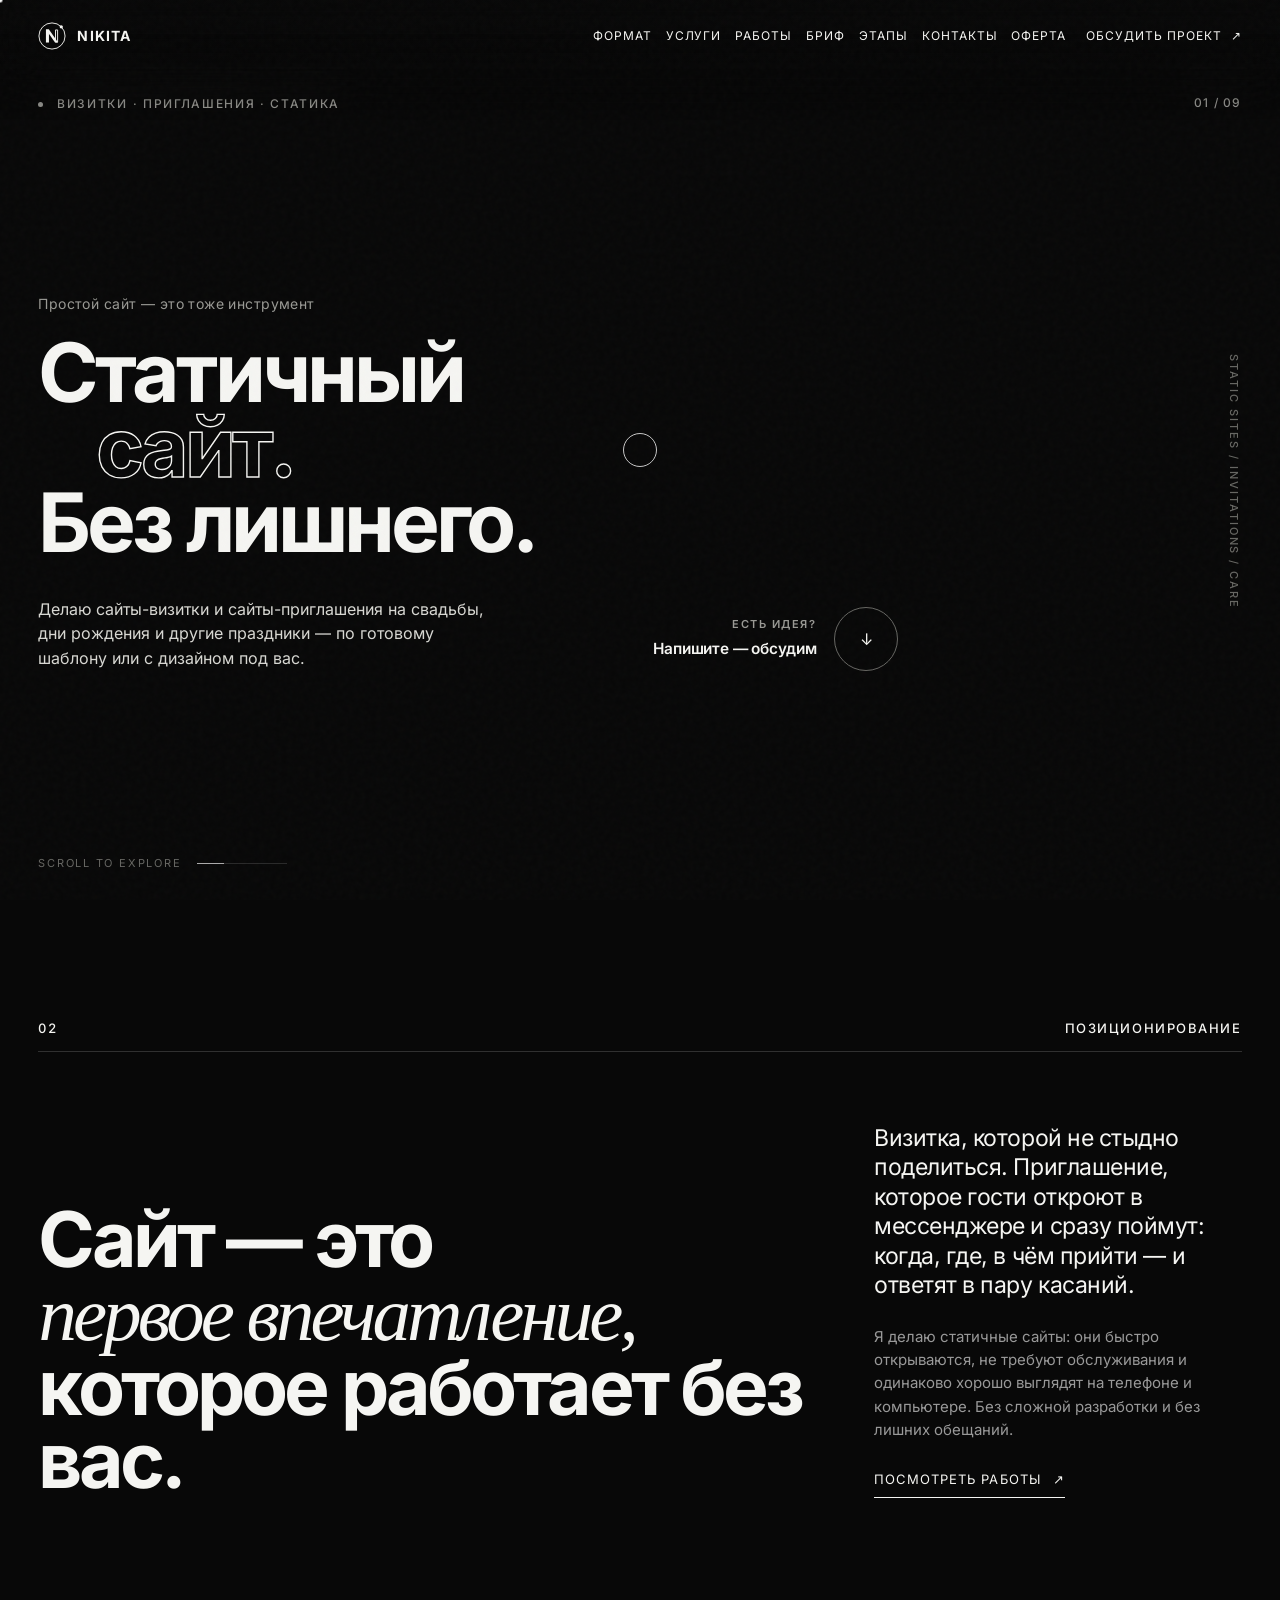
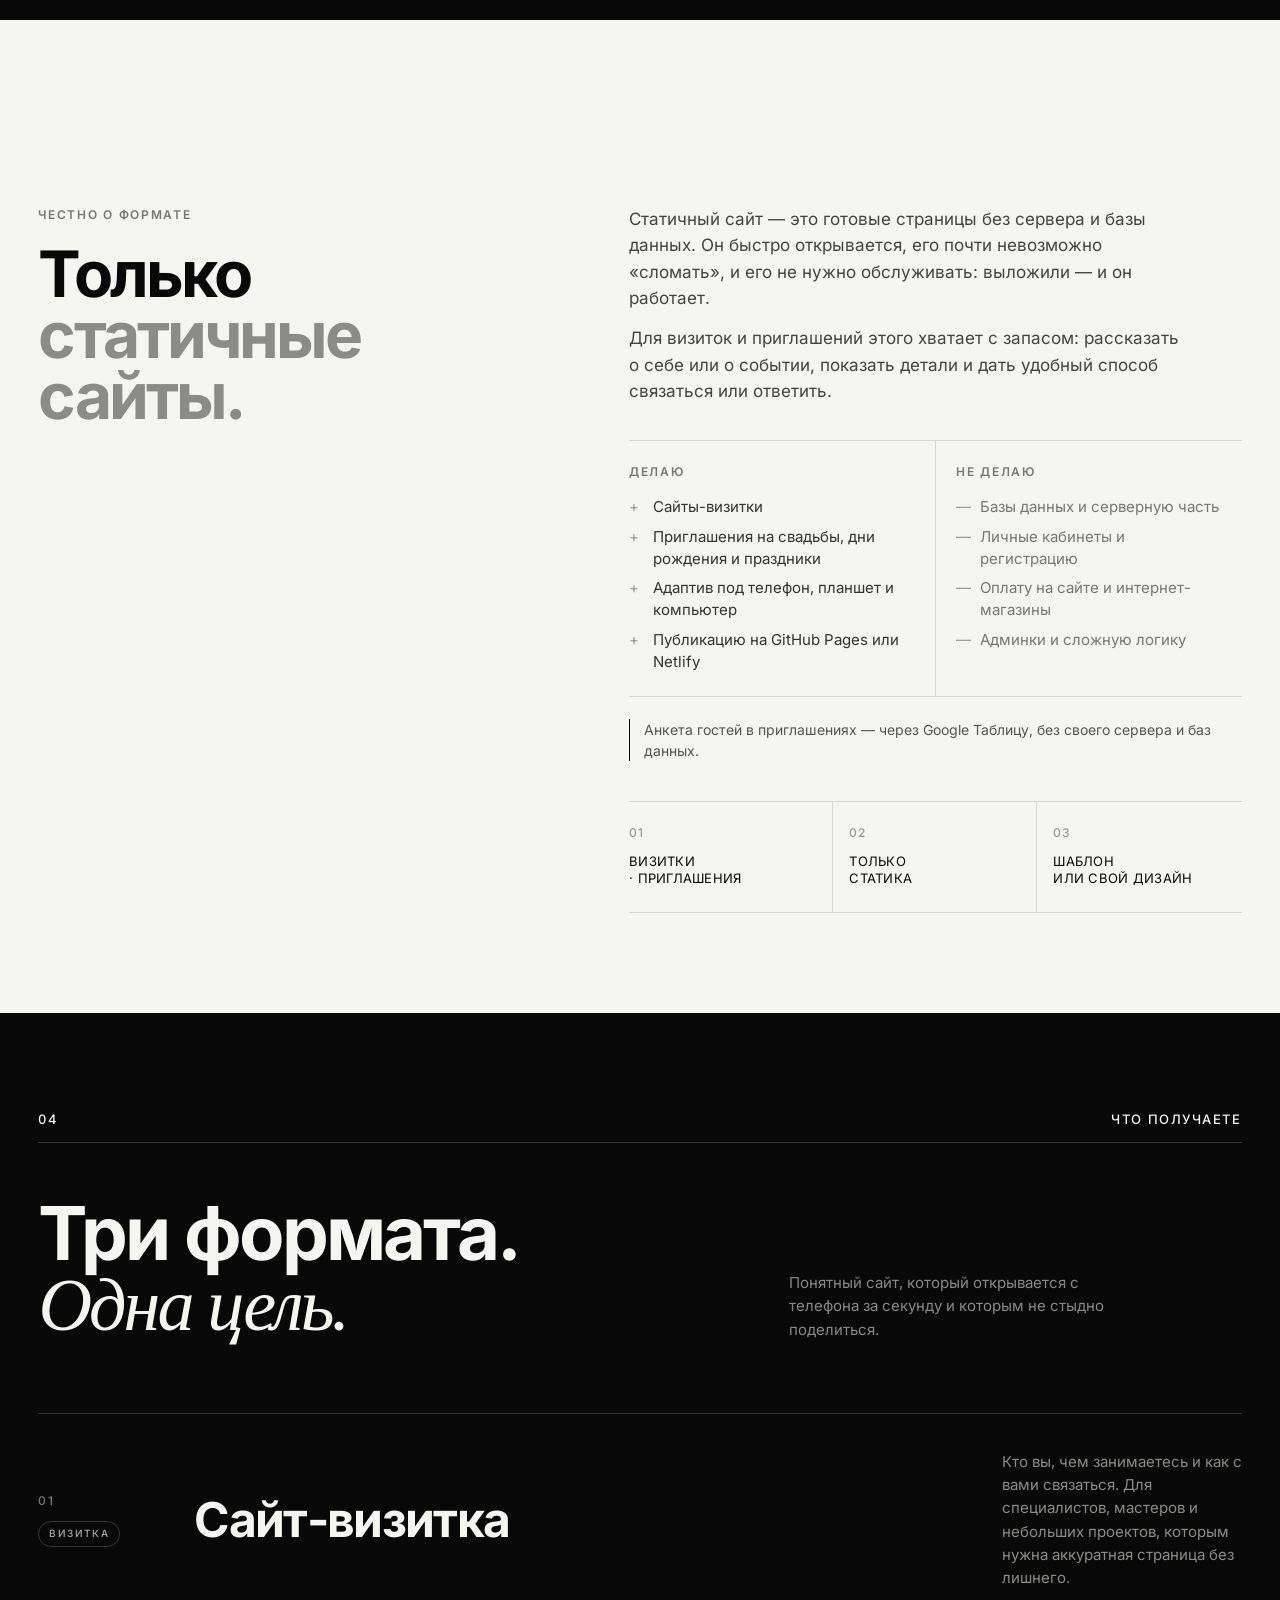
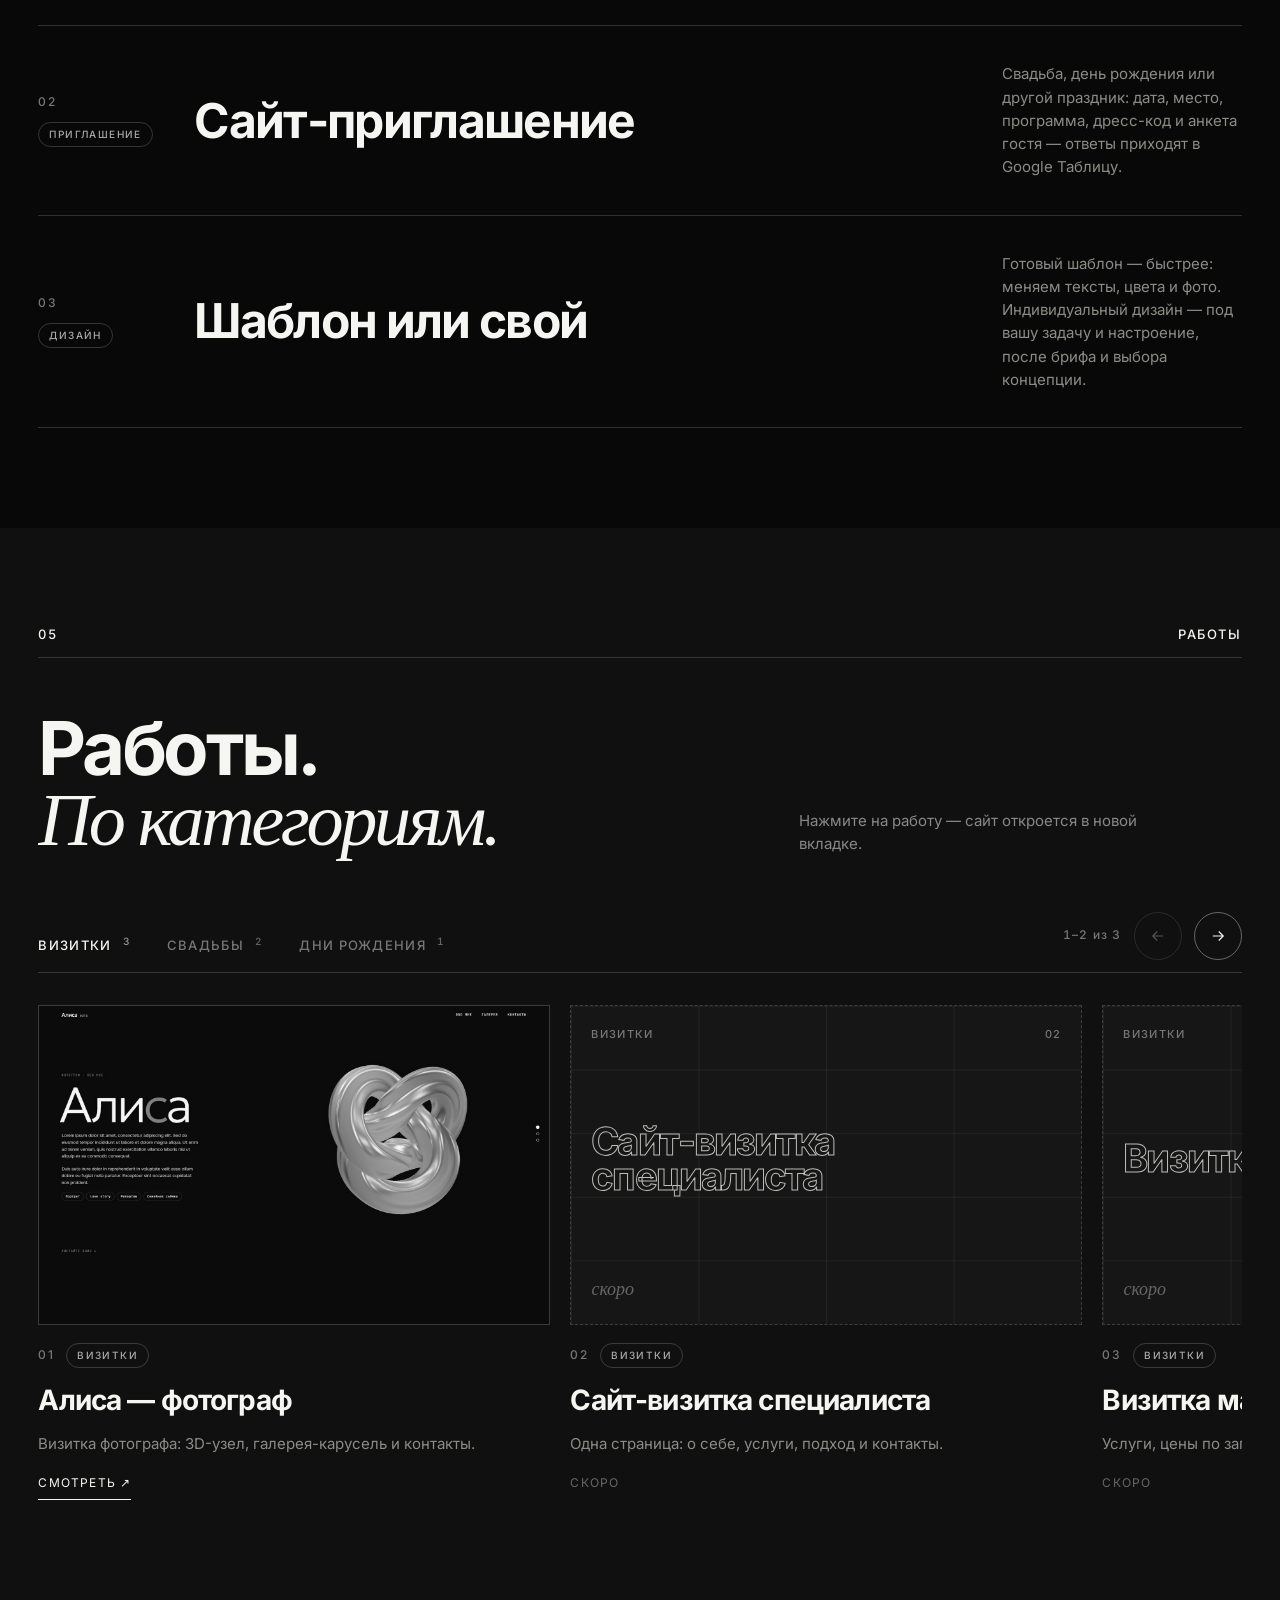
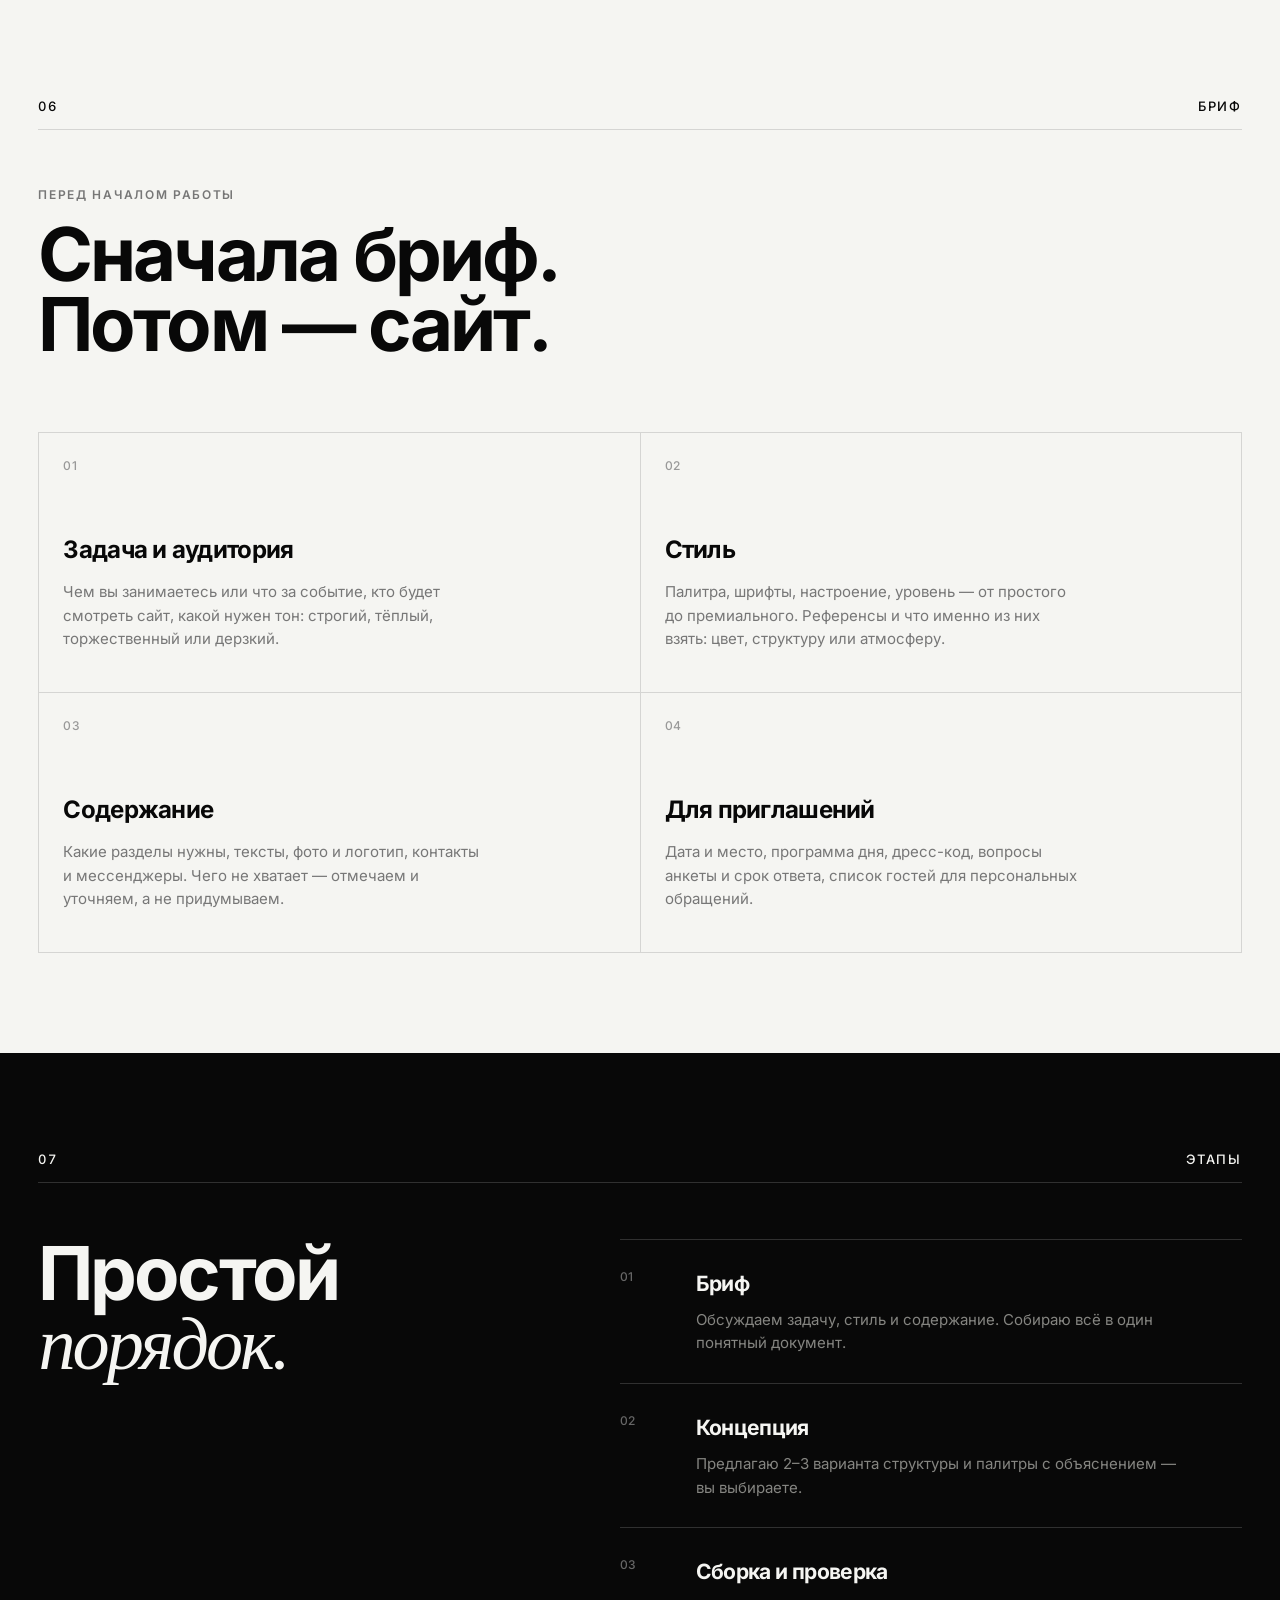
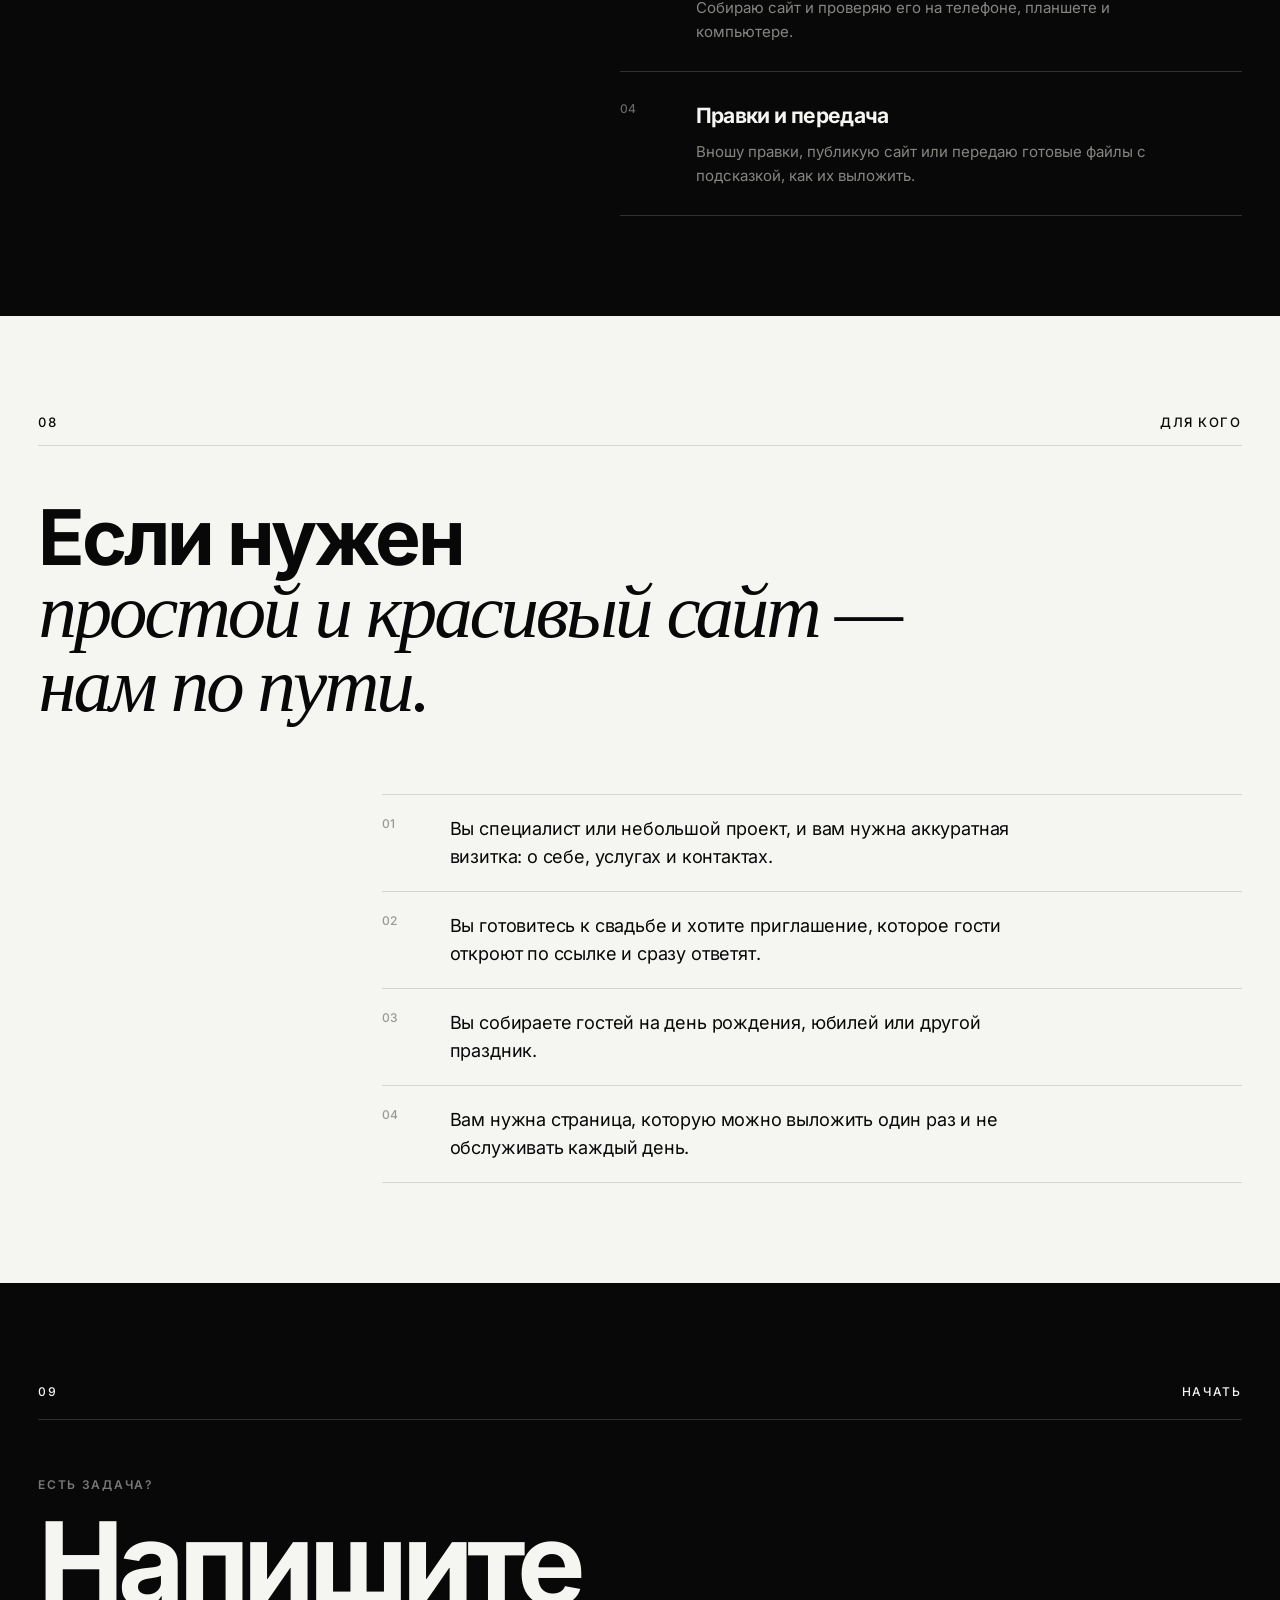
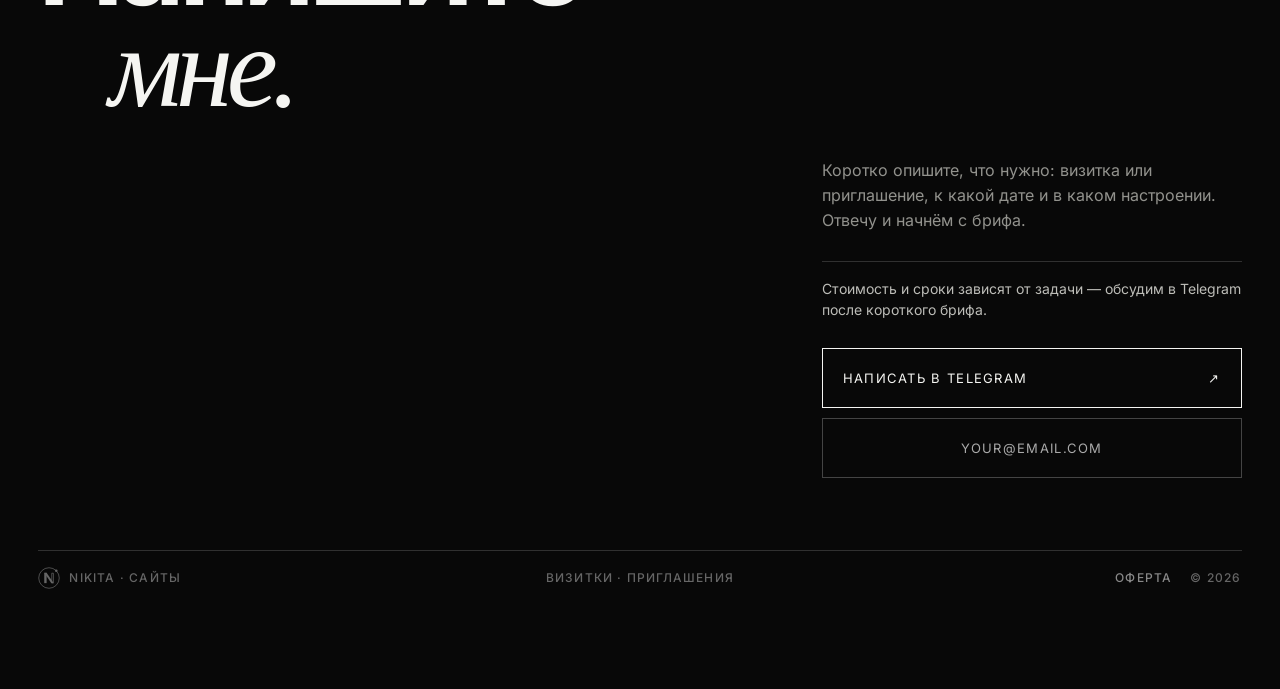
==== index.html @ 08be5ed9 "v1-site" ====
<!DOCTYPE html>
<html lang="ru">
<head>
  <meta charset="UTF-8">
  <meta name="viewport" content="width=device-width, initial-scale=1.0, viewport-fit=cover">
  <meta name="description" content="Статичные сайты: визитки и приглашения на свадьбы, дни рождения и другие праздники. По шаблону или с индивидуальным дизайном.">
  <meta name="theme-color" content="#080808">
  <title>Nikita — сайты-визитки и сайты-приглашения</title>
  <meta property="og:title" content="Nikita — статичные сайты">
  <meta property="og:description" content="Визитки и приглашения на свадьбы, дни рождения и праздники. Без лишнего.">
  <meta property="og:type" content="website">
  <link rel="preload" href="fonts/inter-cyrillic-wght-normal.woff2" as="font" type="font/woff2" crossorigin>
  <link rel="stylesheet" href="css/style.css">
  <link rel="icon" href="icons/favicon.svg" type="image/svg+xml">
  <link rel="apple-touch-icon" href="icons/favicon.svg">
</head>

<body>
  <div class="page-noise" aria-hidden="true"></div>
  <div class="cursor-dot" aria-hidden="true"></div>
  <div class="cursor-ring" aria-hidden="true"></div>

  <!-- Знак логотипа (используется в шапке и подвале) -->
  <svg width="0" height="0" style="position:absolute" aria-hidden="true">
    <symbol id="logo-mark" viewBox="0 0 120 120" fill="none">
      <circle cx="60" cy="60" r="56" stroke="currentColor" stroke-width="4"/>
      <path d="M34 32h13v56H34z" fill="currentColor"/>
      <path d="M34 32h13l39 56H73z" fill="currentColor"/>
      <path d="M75 34h9v52h-9z" stroke="currentColor" stroke-width="4"/>
      <circle cx="99.6" cy="20.4" r="7" fill="currentColor"/>
    </symbol>
  </svg>

  <header class="header">
    <a class="brand" href="#top" aria-label="Nikita — наверх">
      <svg class="brand-mark" aria-hidden="true"><use href="#logo-mark"/></svg>
      <span>Nikita</span>
    </a>

    <nav class="desktop-nav" aria-label="Основная навигация">
      <a href="#about">Формат</a>
      <a href="#directions">Услуги</a>
      <a href="#works">Работы</a>
      <a href="#method">Бриф</a>
      <a href="#process">Этапы</a>
      <a href="#contact">Контакты</a>
      <a href="offer/" target="_blank">Оферта</a>
    </nav>

    <a class="header-cta" href="#contact">Обсудить проект <span>↗</span></a>

    <button class="menu-button" type="button" aria-label="Открыть меню" aria-expanded="false">
      <span></span><span></span>
    </button>
  </header>

  <div class="mobile-menu" aria-hidden="true">
    <nav>
      <a href="#about">Формат</a>
      <a href="#directions">Услуги</a>
      <a href="#works">Работы</a>
      <a href="#method">Бриф</a>
      <a href="#process">Этапы</a>
      <a href="#contact">Контакты</a>
      <a href="offer/">Оферта</a>
    </nav>
    <p>Визитки · приглашения · статика</p>
  </div>

  <main id="top">
    <!-- 01 HERO -->
    <section class="hero section">
      <div class="hero-top reveal">
        <span class="eyebrow"><i></i> Визитки · приглашения · статика</span>
        <span class="hero-index">01 / 09</span>
      </div>

      <div class="hero-content">
        <div class="hero-copy">
          <p class="hero-kicker reveal">Простой сайт — это тоже инструмент</p>

          <h1 class="hero-title">
            <span class="line reveal reveal-delay-1">Статичный</span>
            <span class="line outline reveal reveal-delay-2">сайт.</span>
            <span class="line reveal reveal-delay-3">Без лишнего.</span>
          </h1>

          <div class="hero-bottom reveal reveal-delay-4">
            <p>
              Делаю сайты-визитки и сайты-приглашения
              на свадьбы, дни рождения и другие праздники —
              по готовому шаблону или с дизайном под вас.
            </p>
            <a class="hero-cta magnetic" href="#contact">
              <span class="circle-link" aria-hidden="true"><span>↓</span></span>
              <span class="hero-cta__text">
                <span class="hero-cta__label">Есть идея?</span>
                <span class="hero-cta__title">Напишите — обсудим</span>
              </span>
            </a>
          </div>
        </div>

        <div class="hero-side reveal reveal-delay-3">
          <div class="vertical-note">STATIC SITES / INVITATIONS / CARE</div>
        </div>
      </div>

      <div class="hero-scroll">
        <span>SCROLL TO EXPLORE</span>
        <div class="scroll-line"><span></span></div>
      </div>
    </section>

    <!-- 02 POSITIONING -->
    <section class="manifesto section dark-section">
      <div class="section-head reveal">
        <span class="section-number">02</span>
        <span class="section-label">Позиционирование</span>
      </div>

      <div class="manifesto-grid">
        <h2 class="huge-text reveal">
          Сайт — это<br>
          <em>первое впечатление,</em><br>
          которое работает без вас.
        </h2>

        <div class="manifesto-copy reveal reveal-delay-2">
          <p class="lead">
            Визитка, которой не стыдно поделиться. Приглашение, которое гости
            откроют в мессенджере и сразу поймут: когда, где, в чём прийти —
            и ответят в пару касаний.
          </p>
          <p>
            Я делаю статичные сайты: они быстро открываются, не требуют
            обслуживания и одинаково хорошо выглядят на телефоне и компьютере.
            Без сложной разработки и без лишних обещаний.
          </p>
          <a class="text-link" href="#works">Посмотреть работы <span>↗</span></a>
        </div>
      </div>
    </section>

    <!-- 03 FORMAT -->
    <section class="about section" id="about">
      <div class="section-head reveal">
        <span class="section-number">03</span>
        <span class="section-label">Формат</span>
      </div>

      <div class="about-grid">
        <div class="about-lead reveal">
          <p class="small-label">Честно о формате</p>
          <h2>Только<br><span>статичные сайты.</span></h2>
        </div>

        <div class="about-content reveal reveal-delay-2">
          <p class="about-text">
            Статичный сайт — это готовые страницы без сервера и базы данных.
            Он быстро открывается, его почти невозможно «сломать»,
            и его не нужно обслуживать: выложили — и он работает.
          </p>
          <p class="about-text">
            Для визиток и приглашений этого хватает с запасом:
            рассказать о себе или о событии, показать детали
            и дать удобный способ связаться или ответить.
          </p>

          <div class="scope">
            <div class="scope-col">
              <h3>Делаю</h3>
              <ul>
                <li>Сайты-визитки</li>
                <li>Приглашения на свадьбы, дни рождения и праздники</li>
                <li>Адаптив под телефон, планшет и компьютер</li>
                <li>Публикацию на GitHub Pages или Netlify</li>
              </ul>
            </div>
            <div class="scope-col is-no">
              <h3>Не делаю</h3>
              <ul>
                <li>Базы данных и серверную часть</li>
                <li>Личные кабинеты и регистрацию</li>
                <li>Оплату на сайте и интернет-магазины</li>
                <li>Админки и сложную логику</li>
              </ul>
            </div>
          </div>

          <p class="scope-note">
            Анкета гостей в приглашениях — через Google Таблицу,
            без своего сервера и баз данных.
          </p>

          <div class="facts">
            <div class="fact">
              <span class="fact-number">01</span>
              <span>Визитки<br>· приглашения</span>
            </div>
            <div class="fact">
              <span class="fact-number">02</span>
              <span>Только<br>статика</span>
            </div>
            <div class="fact">
              <span class="fact-number">03</span>
              <span>Шаблон<br>или свой дизайн</span>
            </div>
          </div>
        </div>
      </div>
    </section>

    <!-- 04 SERVICES -->
    <section class="directions section dark-section" id="directions">
      <div class="section-head reveal">
        <span class="section-number">04</span>
        <span class="section-label">Что получаете</span>
      </div>

      <div class="directions-intro reveal">
        <h2>Три формата.<br><em>Одна цель.</em></h2>
        <p>Понятный сайт, который открывается с телефона за секунду и которым не стыдно поделиться.</p>
      </div>

      <div class="service-list">
        <article class="service reveal">
          <div class="service-top">
            <span class="service-number">01</span>
            <span class="service-tag">ВИЗИТКА</span>
          </div>
          <h3>Сайт-визитка</h3>
          <p>
            Кто вы, чем занимаетесь и как с вами связаться.
            Для специалистов, мастеров и небольших проектов,
            которым нужна аккуратная страница без лишнего.
          </p>
        </article>

        <article class="service reveal reveal-delay-1">
          <div class="service-top">
            <span class="service-number">02</span>
            <span class="service-tag">ПРИГЛАШЕНИЕ</span>
          </div>
          <h3>Сайт-приглашение</h3>
          <p>
            Свадьба, день рождения или другой праздник: дата, место,
            программа, дресс-код и анкета гостя — ответы приходят
            в Google Таблицу.
          </p>
        </article>

        <article class="service reveal reveal-delay-2">
          <div class="service-top">
            <span class="service-number">03</span>
            <span class="service-tag">ДИЗАЙН</span>
          </div>
          <h3>Шаблон или свой</h3>
          <p>
            Готовый шаблон — быстрее: меняем тексты, цвета и фото.
            Индивидуальный дизайн — под вашу задачу и настроение,
            после брифа и выбора концепции.
          </p>
        </article>
      </div>
    </section>

    <!-- 05 WORKS -->
    <section class="works section dark-section" id="works">
      <div class="section-head reveal">
        <span class="section-number">05</span>
        <span class="section-label">Работы</span>
      </div>

      <div class="works-intro reveal">
        <h2>Работы.<br><em>По категориям.</em></h2>
        <p>Нажмите на работу — сайт откроется в новой вкладке.</p>
      </div>

      <div class="works-bar reveal">
        <div class="works-tabs" role="tablist" aria-label="Категории работ"></div>
        <div class="works-controls">
          <span class="works-counter" aria-live="polite">00 / 00</span>
          <button class="works-arrow" type="button" data-dir="-1" aria-label="Предыдущие работы"><svg viewBox="0 0 24 24" fill="none" stroke="currentColor" stroke-width="1.5" aria-hidden="true"><path d="M19 12H5M11 6l-6 6 6 6"/></svg></button>
          <button class="works-arrow" type="button" data-dir="1" aria-label="Следующие работы"><svg viewBox="0 0 24 24" fill="none" stroke="currentColor" stroke-width="1.5" aria-hidden="true"><path d="M5 12h14M13 6l6 6-6 6"/></svg></button>
        </div>
      </div>

      <div class="works-viewport reveal reveal-delay-1">
        <ul class="works-track" id="works-track" role="tabpanel" aria-label="Работы"></ul>
      </div>
    </section>

    <!-- 06 BRIEF -->
    <section class="method section" id="method">
      <div class="section-head reveal">
        <span class="section-number">06</span>
        <span class="section-label">Бриф</span>
      </div>

      <div class="method-heading reveal">
        <p class="small-label">Перед началом работы</p>
        <h2>Сначала бриф.<br>Потом — сайт.</h2>
      </div>

      <div class="method-grid">
        <article class="method-card reveal">
          <span>01</span>
          <h3>Задача и аудитория</h3>
          <p>Чем вы занимаетесь или что за событие, кто будет смотреть сайт, какой нужен тон: строгий, тёплый, торжественный или дерзкий.</p>
        </article>

        <article class="method-card reveal reveal-delay-1">
          <span>02</span>
          <h3>Стиль</h3>
          <p>Палитра, шрифты, настроение, уровень — от простого до премиального. Референсы и что именно из них взять: цвет, структуру или атмосферу.</p>
        </article>

        <article class="method-card reveal reveal-delay-2">
          <span>03</span>
          <h3>Содержание</h3>
          <p>Какие разделы нужны, тексты, фото и логотип, контакты и мессенджеры. Чего не хватает — отмечаем и уточняем, а не придумываем.</p>
        </article>

        <article class="method-card featured reveal reveal-delay-3">
          <span>04</span>
          <h3>Для приглашений</h3>
          <p>Дата и место, программа дня, дресс-код, вопросы анкеты и срок ответа, список гостей для персональных обращений.</p>
        </article>
      </div>
    </section>

    <!-- 07 PROCESS -->
    <section class="process section dark-section" id="process">
      <div class="section-head reveal">
        <span class="section-number">07</span>
        <span class="section-label">Этапы</span>
      </div>

      <div class="process-grid">
        <div class="process-title reveal">
          <h2>Простой<br><em>порядок.</em></h2>
        </div>

        <div class="steps">
          <div class="step reveal">
            <span class="step-index">01</span>
            <div>
              <h3>Бриф</h3>
              <p>Обсуждаем задачу, стиль и содержание. Собираю всё в один понятный документ.</p>
            </div>
          </div>

          <div class="step reveal reveal-delay-1">
            <span class="step-index">02</span>
            <div>
              <h3>Концепция</h3>
              <p>Предлагаю 2–3 варианта структуры и палитры с объяснением — вы выбираете.</p>
            </div>
          </div>

          <div class="step reveal reveal-delay-2">
            <span class="step-index">03</span>
            <div>
              <h3>Сборка и проверка</h3>
              <p>Собираю сайт и проверяю его на телефоне, планшете и компьютере.</p>
            </div>
          </div>

          <div class="step reveal reveal-delay-3">
            <span class="step-index">04</span>
            <div>
              <h3>Правки и передача</h3>
              <p>Вношу правки, публикую сайт или передаю готовые файлы с подсказкой, как их выложить.</p>
            </div>
          </div>
        </div>
      </div>
    </section>

    <!-- 08 WHO -->
    <section class="who section">
      <div class="section-head reveal">
        <span class="section-number">08</span>
        <span class="section-label">Для кого</span>
      </div>

      <div class="who-content">
        <h2 class="reveal">Если нужен<br><em>простой и красивый сайт — нам по пути.</em></h2>

        <div class="who-list">
          <div class="who-item reveal">
            <span>01</span>
            <p>Вы специалист или небольшой проект, и вам нужна аккуратная визитка: о себе, услугах и контактах.</p>
          </div>
          <div class="who-item reveal reveal-delay-1">
            <span>02</span>
            <p>Вы готовитесь к свадьбе и хотите приглашение, которое гости откроют по ссылке и сразу ответят.</p>
          </div>
          <div class="who-item reveal reveal-delay-2">
            <span>03</span>
            <p>Вы собираете гостей на день рождения, юбилей или другой праздник.</p>
          </div>
          <div class="who-item reveal reveal-delay-3">
            <span>04</span>
            <p>Вам нужна страница, которую можно выложить один раз и не обслуживать каждый день.</p>
          </div>
        </div>
      </div>
    </section>

    <!-- 09 CONTACT -->
    <section class="contact section dark-section" id="contact">
      <div class="contact-top reveal">
        <span class="section-number">09</span>
        <span class="section-label">Начать</span>
      </div>

      <div class="contact-main">
        <p class="small-label reveal">Есть задача?</p>
        <h2 class="contact-title reveal reveal-delay-1">
          Напишите<br><em>мне.</em>
        </h2>

        <p class="contact-description reveal reveal-delay-2">
          Коротко опишите, что нужно: визитка или приглашение,
          к какой дате и в каком настроении. Отвечу и начнём с брифа.
        </p>

        <p class="contact-note reveal reveal-delay-2">
          Стоимость и сроки зависят от задачи — обсудим в Telegram после короткого брифа.
        </p>

        <!-- ЗАМЕНИ ССЫЛКИ НИЖЕ НА СВОИ КОНТАКТЫ -->
        <div class="contact-actions reveal reveal-delay-3">
          <a class="big-button magnetic js-offer-gate" href="https://t.me/your_username" target="_blank" rel="noopener" data-channel="telegram">
            <span>Написать в Telegram</span>
            <span>↗</span>
          </a>
          <a class="outline-button js-offer-gate" href="mailto:your@email.com" data-channel="email">
            your@email.com
          </a>
        </div>
      </div>

      <footer class="footer">
        <div>
          <svg class="brand-mark" aria-hidden="true"><use href="#logo-mark"/></svg>
          <span>Nikita · сайты</span>
        </div>
        <span>Визитки · приглашения</span>
        <span class="footer-right">
          <a href="offer/" target="_blank">Оферта</a>
          <span>© <span id="year"></span></span>
        </span>
      </footer>
    </section>
  </main>

  <!-- Живой просмотр работы -->
  <div class="work-modal" id="work-modal" aria-hidden="true" role="dialog" aria-modal="true" aria-labelledby="wm-title">
    <div class="wm-bar">
      <div class="wm-title">
        <span id="wm-category">Категория</span>
        <h2 id="wm-title">Название работы</h2>
      </div>
      <div class="wm-devices" role="group" aria-label="Режим просмотра">
        <button class="wm-device" type="button" data-device="phone" aria-pressed="true">Телефон</button>
        <button class="wm-device" type="button" data-device="desktop" aria-pressed="false">Компьютер</button>
      </div>
      <div class="wm-actions">
        <a class="wm-link" id="wm-link" href="#" target="_blank" rel="noopener" aria-label="Открыть в новой вкладке">
          <span class="wm-link-text">Открыть</span><span aria-hidden="true">↗</span>
        </a>
        <button class="wm-close" type="button" data-close-work aria-label="Закрыть">×</button>
      </div>
    </div>
    <div class="wm-stage" id="wm-stage">
      <div class="wm-frame" id="wm-frame">
        <div class="wm-chrome" aria-hidden="true"><i></i><i></i><i></i><span id="wm-url"></span></div>
        <iframe id="wm-iframe" title="Просмотр работы" loading="lazy"
                sandbox="allow-scripts allow-same-origin allow-forms allow-popups allow-popups-to-escape-sandbox"></iframe>
        <div class="wm-loading">Загружаем сайт…</div>
      </div>
    </div>
    <p class="wm-note">Если сайт не отобразился в окне — <a id="wm-note-link" href="#" target="_blank" rel="noopener">откройте его в новой вкладке</a>.</p>
  </div>

  <!-- Offer gate modal -->
  <div class="offer-modal" id="offer-modal" aria-hidden="true" role="dialog" aria-labelledby="offer-modal-title">
    <div class="offer-modal__backdrop" data-close-modal></div>
    <div class="offer-modal__panel">
      <p class="offer-modal__eyebrow">Перед обращением</p>
      <h2 id="offer-modal-title" class="offer-modal__title">Ознакомьтесь с офертой</h2>
      <p class="offer-modal__text">
        В публичной оферте описаны условия работы, оплаты, сроков и ответственности.
        Это помогает избежать недопонимания с обеих сторон.
      </p>
      <div class="offer-modal__actions">
        <button type="button" class="offer-modal__btn offer-modal__btn--primary" id="offer-modal-accept">
          Ознакомлен — продолжить
        </button>
        <a class="offer-modal__btn offer-modal__btn--outline" href="offer/" id="offer-modal-link">
          Перейти к оферте
        </a>
      </div>
    </div>
  </div>

  <script src="scripts/works.js"></script>
  <script src="scripts/script.js"></script>
</body>
</html>
---- css/style.css ----
/* =========================================================
   NIKITA — СТАТИЧНЫЕ САЙТЫ: ВИЗИТКИ И ПРИГЛАШЕНИЯ
   Чёрно-белый лендинг. Шрифт Inter лежит локально в /fonts
   (никаких запросов к Google — без передачи IP посетителей).
   ========================================================= */

@font-face {
  font-family: "Inter";
  font-style: normal;
  font-display: swap;
  font-weight: 100 900;
  src: url("../fonts/inter-cyrillic-wght-normal.woff2") format("woff2-variations"),
       url("../fonts/inter-cyrillic-wght-normal.woff2") format("woff2");
  unicode-range: U+0301, U+0400-045F, U+0490-0491, U+04B0-04B1, U+2116;
}

@font-face {
  font-family: "Inter";
  font-style: normal;
  font-display: swap;
  font-weight: 100 900;
  src: url("../fonts/inter-latin-wght-normal.woff2") format("woff2-variations"),
       url("../fonts/inter-latin-wght-normal.woff2") format("woff2");
  unicode-range: U+0000-00FF, U+0131, U+0152-0153, U+02BB-02BC, U+02C6, U+02DA, U+02DC, U+0304, U+0308, U+0329, U+2000-206F, U+20AC, U+2122, U+2191, U+2193, U+2212, U+2215, U+FEFF, U+FFFD;
}

   :root {
    --black: #080808;
    --black-2: #101010;
    --white: #f5f5f2;
    --white-pure: #ffffff;
    --gray-1: #d8d8d3;
    --gray-2: #999994;
    --gray-3: #666662;
    --line-dark: rgba(255,255,255,.16);
    --line-light: rgba(0,0,0,.13);
    --max: 1380px;
    --pad: clamp(20px, 4vw, 64px);
    --ease: cubic-bezier(.2,.75,.2,1);
    --header-h: 76px;
  }
  
  * {
    box-sizing: border-box;
    margin: 0;
    padding: 0;
  }
  
  html {
    scroll-behavior: smooth;
    background: var(--black);
  }
  
  body {
    min-width: 320px;
    color: var(--black);
    background: var(--white);
    font-family: Inter, Helvetica, Arial, sans-serif;
    font-weight: 400;
    line-height: 1.55;
    overflow-x: hidden;
    cursor: default;
    -webkit-font-smoothing: antialiased;
    -moz-osx-font-smoothing: grayscale;
    text-rendering: optimizeLegibility;
  }
  
  body.menu-open {
    overflow: hidden;
  }
  
  ::selection {
    color: var(--white);
    background: var(--black);
  }
  
  a {
    color: inherit;
    text-decoration: none;
  }
  
  button {
    font: inherit;
  }
  
  img {
    max-width: 100%;
    height: auto;
    display: block;
  }
  
  .page-noise {
    position: fixed;
    inset: 0;
    z-index: 100;
    pointer-events: none;
    opacity: .035;
    background-image: url("data:image/svg+xml,%3Csvg viewBox='0 0 180 180' xmlns='http://www.w3.org/2000/svg'%3E%3Cfilter id='n'%3E%3CfeTurbulence type='fractalNoise' baseFrequency='.9' numOctaves='3' stitchTiles='stitch'/%3E%3C/filter%3E%3Crect width='100%25' height='100%25' filter='url(%23n)' opacity='.7'/%3E%3C/svg%3E");
  }
  
  .cursor-dot,
  .cursor-ring {
    display: none;
    position: fixed;
    z-index: 200;
    pointer-events: none;
    transform: translate(-50%, -50%);
  }
  
  .cursor-dot {
    width: 5px;
    height: 5px;
    border-radius: 50%;
    background: #fff;
    mix-blend-mode: difference;
  }
  
  .cursor-ring {
    width: 34px;
    height: 34px;
    border: 1px solid rgba(255,255,255,.8);
    border-radius: 50%;
    mix-blend-mode: difference;
    transition: width .25s var(--ease), height .25s var(--ease);
  }
  
  body.cursor-hover .cursor-ring {
    width: 58px;
    height: 58px;
  }
  
  /* ---------- HEADER ---------- */
  
  .header {
    position: fixed;
    z-index: 90;
    top: 0;
    left: 0;
    right: 0;
    height: var(--header-h);
    display: flex;
    align-items: center;
    justify-content: space-between;
    padding: 0 max(var(--pad), calc((100% - var(--max)) / 2));
    color: var(--white);
    transition: transform .45s var(--ease);
  }
  
  /* Soft frosted glass — extended & gradual fade for smooth blur transition */
  .header::before {
    content: "";
    position: absolute;
    left: 0;
    right: 0;
    top: 0;
    height: calc(var(--header-h) + 48px);
    z-index: -1;
    background: linear-gradient(
      to bottom,
      rgba(8, 8, 8, 0.82) 0%,
      rgba(8, 8, 8, 0.58) 35%,
      rgba(8, 8, 8, 0.28) 65%,
      rgba(8, 8, 8, 0.08) 85%,
      transparent 100%
    );
    backdrop-filter: blur(18px) saturate(1.4);
    -webkit-backdrop-filter: blur(18px) saturate(1.4);
    pointer-events: none;
    /* Very gradual mask so blur doesn't cut off abruptly */
    mask-image: linear-gradient(
      to bottom,
      #000 0%,
      #000 28%,
      rgba(0, 0, 0, 0.85) 48%,
      rgba(0, 0, 0, 0.45) 68%,
      rgba(0, 0, 0, 0.15) 85%,
      transparent 100%
    );
    -webkit-mask-image: linear-gradient(
      to bottom,
      #000 0%,
      #000 28%,
      rgba(0, 0, 0, 0.85) 48%,
      rgba(0, 0, 0, 0.45) 68%,
      rgba(0, 0, 0, 0.15) 85%,
      transparent 100%
    );
  }
  
  .brand {
    display: inline-flex;
    align-items: center;
    gap: 11px;
    font-size: 14px;
    font-weight: 700;
    letter-spacing: .08em;
    text-transform: uppercase;
    flex-shrink: 0;
  }
  
  .brand-mark {
    width: 28px;
    height: 28px;
    display: block;
    flex-shrink: 0;
    transition: transform .6s var(--ease);
  }

  .brand:hover .brand-mark {
    transform: rotate(-12deg);
  }
  
  .desktop-nav {
    display: flex;
    align-items: center;
    gap: clamp(14px, 2vw, 36px);
    margin-left: auto;
    margin-right: clamp(18px, 3.5vw, 56px);
    flex-wrap: nowrap;
  }
  
  .desktop-nav a,
  .header-cta {
    position: relative;
    font-size: 13px;
    letter-spacing: .1em;
    text-transform: uppercase;
    white-space: nowrap;
  }
  
  .desktop-nav a::after,
  .header-cta::after {
    content: "";
    position: absolute;
    right: 0;
    bottom: -5px;
    left: 0;
    height: 1px;
    background: currentColor;
    transform: scaleX(0);
    transform-origin: right;
    transition: transform .4s var(--ease);
  }
  
  .desktop-nav a:hover::after,
  .header-cta:hover::after {
    transform: scaleX(1);
    transform-origin: left;
  }
  
  .header-cta {
    display: flex;
    gap: 9px;
    align-items: center;
    flex-shrink: 0;
  }
  
  .menu-button {
    display: none;
    width: 44px;
    height: 44px;
    border: 0;
    background: transparent;
    color: inherit;
    cursor: pointer;
    flex-shrink: 0;
  }
  
  .menu-button span {
    display: block;
    width: 25px;
    height: 1px;
    margin: 6px auto;
    background: currentColor;
    transition: transform .35s var(--ease);
  }
  
  .menu-button.active span:first-child {
    transform: translateY(3.5px) rotate(45deg);
  }
  
  .menu-button.active span:last-child {
    transform: translateY(-3.5px) rotate(-45deg);
  }
  
  .mobile-menu {
    position: fixed;
    inset: 0;
    z-index: 80;
    display: flex;
    flex-direction: column;
    padding: calc(var(--header-h) + 20px) 0 0;
    color: var(--white);
    background: var(--black);
    transform: translateY(-100%);
    transition: transform .7s var(--ease);
  }
  
  .mobile-menu.open {
    transform: translateY(0);
  }
  
  .mobile-menu nav {
    flex: 1 1 auto;
    min-height: 0;
    overflow-y: auto;
    overscroll-behavior: contain;
    -webkit-overflow-scrolling: touch;
    scroll-behavior: smooth;
    display: grid;
    align-content: start;
    gap: 0;
    padding: 12px var(--pad) 28px;
    mask-image: linear-gradient(
      to bottom,
      transparent 0,
      #000 28px,
      #000 calc(100% - 36px),
      transparent 100%
    );
    -webkit-mask-image: linear-gradient(
      to bottom,
      transparent 0,
      #000 28px,
      #000 calc(100% - 36px),
      transparent 100%
    );
  }
  
  .mobile-menu nav a {
    font-size: clamp(28px, 8vw, 56px);
    font-weight: 700;
    letter-spacing: -.05em;
    padding: 12px 0;
    border-bottom: 1px solid rgba(255, 255, 255, 0.12);
    transform: translateY(25px);
    opacity: 0;
    transition: opacity .5s ease, transform .6s var(--ease);
  }
  
  .mobile-menu nav a:first-child {
    border-top: 1px solid rgba(255, 255, 255, 0.12);
  }
  
  .mobile-menu.open nav a {
    opacity: 1;
    transform: translateY(0);
  }
  
  .mobile-menu.open nav a:nth-child(2) { transition-delay: .05s; }
  .mobile-menu.open nav a:nth-child(3) { transition-delay: .1s; }
  .mobile-menu.open nav a:nth-child(4) { transition-delay: .15s; }
  .mobile-menu.open nav a:nth-child(5) { transition-delay: .2s; }
  .mobile-menu.open nav a:nth-child(6) { transition-delay: .25s; }
  .mobile-menu.open nav a:nth-child(7) { transition-delay: .3s; }
  
  .mobile-menu p {
    flex: 0 0 auto;
    position: relative;
    margin: 0;
    padding: 20px var(--pad) 28px;
    font-size: 12px;
    letter-spacing: .15em;
    text-transform: uppercase;
    color: var(--gray-2);
    background: linear-gradient(
      to top,
      var(--black) 55%,
      rgba(8, 8, 8, 0.92) 80%,
      transparent 100%
    );
  }
  /* ---------- COMMON ---------- */
  
  .section {
    position: relative;
    padding: clamp(80px, 9vw, 120px) var(--pad);
  }
  
  .dark-section {
    color: var(--white);
    background: var(--black);
  }
  
  .section-head {
    width: 100%;
    max-width: var(--max);
    margin: 0 auto 64px;
    display: flex;
    align-items: center;
    justify-content: space-between;
    gap: clamp(12px, 2vw, 28px);
    padding-bottom: 16px;
    border-bottom: 1px solid var(--line-light);
    font-size: 13px;
    line-height: 1;
    letter-spacing: .12em;
    text-transform: uppercase;
  }
  
  .section-number {
    flex-shrink: 0;
    font-variant-numeric: tabular-nums;
  }
  
  .section-label {
    flex-shrink: 0;
    margin-left: 0;
  }
  
  .dark-section .section-head {
    border-color: var(--line-dark);
  }
  
  .small-label,
  .eyebrow {
    font-size: 12px;
    font-weight: 600;
    letter-spacing: .14em;
    text-transform: uppercase;
  }
  
  .reveal {
    opacity: 0;
    transform: translateY(40px);
    transition:
      opacity .85s var(--ease),
      transform .95s var(--ease);
  }
  
  .reveal.is-visible {
    opacity: 1;
    transform: translateY(0);
  }
  
  .reveal-delay-1 { transition-delay: .08s; }
  .reveal-delay-2 { transition-delay: .16s; }
  .reveal-delay-3 { transition-delay: .24s; }
  .reveal-delay-4 { transition-delay: .32s; }
  
  .outline {
    color: transparent;
    -webkit-text-stroke: 1.4px var(--white);
    text-shadow: 0 0 0 transparent;
    paint-order: stroke fill;
  }
  
  em {
    font-family: Georgia, "Times New Roman", serif;
    font-weight: 400;
  }
  
  .text-link {
    display: inline-flex;
    gap: 12px;
    align-items: center;
    margin-top: 28px;
    padding-bottom: 8px;
    border-bottom: 1px solid currentColor;
    font-size: 13px;
    letter-spacing: .08em;
    text-transform: uppercase;
  }
  
  .text-link span {
    transition: transform .35s var(--ease);
  }
  
  .text-link:hover span {
    transform: translate(4px, -4px);
  }
  
  /* ---------- HERO ---------- */
  
  .hero {
    position: relative;
    min-height: 100svh;
    display: flex;
    flex-direction: column;
    justify-content: center;
    padding-top: calc(var(--header-h) + 56px);
    padding-bottom: 64px;
    color: var(--white);
    background: var(--black);
    overflow: hidden;
  }
  
  .hero-top {
    position: absolute;
    top: calc(var(--header-h) + 28px);
    right: var(--pad);
    left: var(--pad);
    max-width: var(--max);
    margin-left: auto;
    margin-right: auto;
    display: flex;
    justify-content: space-between;
    align-items: center;
    gap: 16px;
    color: var(--gray-2);
    z-index: 2;
  }
  
  .eyebrow {
    display: block;
    max-width: 100%;
    line-height: 1.45;
  }
  
  .eyebrow i {
    width: 5px;
    height: 5px;
    display: inline-block;
    vertical-align: middle;
    margin-right: 9px;
    border-radius: 50%;
    background: currentColor;
    flex-shrink: 0;
  }
  
  .hero-index {
    font-size: 12px;
    letter-spacing: .1em;
    flex-shrink: 0;
  }
  
  .hero-content {
    width: 100%;
    max-width: var(--max);
    margin: 0 auto;
    display: grid;
    grid-template-columns: minmax(0, 1fr) 64px;
    gap: 24px;
    align-items: center;
  }
  
  .hero-copy {
    min-width: 0; /* critical for preventing overflow in grid */
  }
  
  .hero-kicker {
    margin-bottom: 20px;
    color: var(--gray-2);
    font-size: 14px;
    letter-spacing: .03em;
  }
  
  .hero-title {
    max-width: 100%;
    font-size: clamp(42px, 7.2vw, 128px);
    font-weight: 700;
    letter-spacing: -.055em;
    line-height: .92;
  }
  
  .hero-title .line {
    display: block;
    max-width: 100%;
  }
  
  .hero-title .line:nth-child(2) {
    margin-left: clamp(12px, 5.5vw, 96px);
  }
  
  .hero-bottom {
    max-width: 860px;
    display: flex;
    align-items: flex-end;
    justify-content: space-between;
    gap: clamp(20px, 3vw, 40px);
    margin-top: clamp(32px, 4vw, 52px);
  }
  
  .hero-bottom p {
    flex: 1 1 auto;
    min-width: 0;
    max-width: 460px;
    color: var(--gray-1);
    font-size: clamp(15px, 1.35vw, 18px);
    line-height: 1.55;
  }
  
  .circle-link {
    flex: 0 0 auto;
    width: 72px;
    height: 72px;
    display: grid;
    place-items: center;
    border: 1px solid var(--gray-3);
    border-radius: 50%;
    color: var(--white);
    font-size: 18px;
    transition: background .35s ease, color .35s ease, transform .5s var(--ease);
  }
  
  .circle-link:hover {
    color: var(--black);
    background: var(--white);
    transform: rotate(45deg);
  }
  
  .hero-side {
    display: flex;
    justify-content: flex-end;
    align-items: center;
  }
  
  .vertical-note {
    writing-mode: vertical-rl;
    color: var(--gray-3);
    font-size: 11px;
    letter-spacing: .18em;
    white-space: nowrap;
  }
  
  .hero-scroll {
    position: absolute;
    right: var(--pad);
    bottom: 28px;
    left: var(--pad);
    max-width: var(--max);
    margin-left: auto;
    margin-right: auto;
    display: flex;
    align-items: center;
    gap: 16px;
    color: var(--gray-3);
    font-size: 11px;
    letter-spacing: .16em;
    z-index: 2;
  }
  
  .scroll-line {
    width: 90px;
    height: 1px;
    background: #292929;
    overflow: hidden;
  }
  
  .scroll-line span {
    display: block;
    width: 30%;
    height: 100%;
    background: #aaa;
    animation: scrollPulse 1.8s ease-in-out infinite;
  }
  
  @keyframes scrollPulse {
    0% { transform: translateX(-120%); }
    100% { transform: translateX(360%); }
  }
  
  /* ---------- MANIFESTO ---------- */
  
  .manifesto {
    min-height: 80vh;
    display: flex;
    flex-direction: column;
    justify-content: center;
  }
  
  .manifesto .section-head {
    margin-bottom: 72px;
  }
  
  .manifesto-grid {
    width: 100%;
    max-width: var(--max);
    margin: 0 auto;
    display: grid;
    grid-template-columns: minmax(0, 1.35fr) minmax(0, 0.65fr);
    gap: clamp(32px, 8%, 10%);
    align-items: end;
  }
  
  .huge-text {
    font-size: clamp(40px, 6.8vw, 108px);
    line-height: .95;
    letter-spacing: -.05em;
  }
  
  .manifesto-copy {
    max-width: 400px;
    min-width: 0;
  }
  
  .lead {
    margin-bottom: 24px;
    font-size: clamp(18px, 1.8vw, 26px);
    line-height: 1.28;
    letter-spacing: -.02em;
  }
  
  .manifesto-copy p:not(.lead) {
    color: #999;
    font-size: 15px;
  }
  
  /* ---------- ABOUT ---------- */
  
  .about {
    background: var(--white);
  }
  
  .about-grid {
    max-width: var(--max);
    margin: 0 auto;
    display: grid;
    grid-template-columns: minmax(0, 0.9fr) minmax(0, 1.1fr);
    gap: clamp(36px, 7vw, 120px);
    align-items: start;
  }
  
  .about-content {
    max-width: 640px;
    min-width: 0;
  }
  
  .about-content .small-label {
    margin-bottom: 18px;
    color: #777;
  }
  
  .about-content h2 {
    margin-bottom: 32px;
    font-size: clamp(36px, 5vw, 76px);
    line-height: .96;
    letter-spacing: -.045em;
  }
  
  .about-content h2 span {
    color: #8c8c87;
  }
  
  .about-text {
    max-width: 560px;
    margin-bottom: 14px;
    font-size: 17px;
    color: #444;
  }
  
  .about-text strong {
    color: #111;
  }
  
  .facts {
    display: grid;
    grid-template-columns: repeat(3, minmax(0, 1fr));
    margin-top: 48px;
    border-top: 1px solid var(--line-light);
    border-bottom: 1px solid var(--line-light);
  }
  
  .fact {
    min-height: 120px;
    display: flex;
    flex-direction: column;
    justify-content: center;
    align-items: flex-start;
    gap: 14px;
    padding: 20px 16px 20px 0;
    border-right: 1px solid var(--line-light);
    font-size: 13px;
    line-height: 1.3;
    letter-spacing: .02em;
    text-transform: uppercase;
  }
  
  .fact:not(:first-child) {
    padding-left: 16px;
  }
  
  .fact:last-child {
    border-right: 0;
  }
  
  .fact-number {
    display: block;
    color: #999;
    font-size: 12px;
    line-height: 1;
    letter-spacing: .08em;
  }
  
  /* ---------- DIRECTIONS ---------- */
  
  .directions-intro {
    max-width: var(--max);
    margin: 0 auto 72px;
    display: grid;
    grid-template-columns: minmax(0, 1.2fr) minmax(0, 0.8fr);
    gap: clamp(28px, 8%, 10%);
    align-items: end;
  }
  
  .directions-intro h2 {
    font-size: clamp(40px, 5.8vw, 90px);
    line-height: .94;
    letter-spacing: -.045em;
  }
  
  .directions-intro p {
    max-width: 340px;
    color: #888;
    font-size: 15px;
  }
  
  .service-list {
    max-width: var(--max);
    margin: 0 auto;
  }
  
  .service {
    position: relative;
    display: grid;
    grid-template-columns: 80px minmax(0, 1fr) 300px;
    gap: 24px 40px;
    align-items: center;
    padding: 44px 0;
    border-top: 1px solid var(--line-dark);
    transition: background .45s var(--ease), padding .45s var(--ease);
  }
  
  .service:last-child {
    border-bottom: 1px solid var(--line-dark);
  }
  
  .service:hover {
    padding-left: 12px;
    padding-right: 12px;
    background: #0d0d0d;
  }
  
  .service-top {
    grid-column: 1;
    grid-row: 1;
    display: flex;
    flex-direction: column;
    gap: 10px;
    align-self: center;
    color: #777;
    font-size: 12px;
    letter-spacing: .12em;
    text-transform: uppercase;
  }
  
  .service-number {
    display: block;
  }
  
  .service-tag {
    display: inline-block;
    width: fit-content;
    padding: 4px 10px;
    border: 1px solid rgba(255,255,255,.18);
    border-radius: 100px;
    color: #aaa;
    font-size: 10px;
    letter-spacing: .14em;
    white-space: nowrap;
  }
  
  .service h3 {
    grid-column: 2;
    grid-row: 1;
    margin: 0;
    font-size: clamp(32px, 4vw, 56px);
    line-height: .95;
    letter-spacing: -.035em;
    align-self: center;
    min-width: 0;
    text-align: left;
  }
  
  .service p {
    grid-column: 3;
    grid-row: 1;
    margin: 0;
    align-self: center;
    color: #8b8b87;
    font-size: 15px;
    line-height: 1.55;
    min-width: 0;
    max-width: 100%;
  }
  
  /* ---------- METHOD ---------- */
  
  .method-heading {
    max-width: var(--max);
    margin: 0 auto 72px;
  }
  
  .method-heading .small-label {
    margin-bottom: 16px;
    color: #777;
  }
  
  .method-heading h2 {
    font-size: clamp(40px, 5.8vw, 90px);
    line-height: .94;
    letter-spacing: -.045em;
  }
  
  .method-grid {
    max-width: var(--max);
    margin: 0 auto;
    display: grid;
    grid-template-columns: repeat(2, minmax(0, 1fr));
    border-top: 1px solid var(--line-light);
    border-left: 1px solid var(--line-light);
  }
  
  .method-card {
    min-height: 280px;
    padding: 28px;
    border-right: 1px solid var(--line-light);
    border-bottom: 1px solid var(--line-light);
    transition: background .5s ease, color .5s ease;
  }
  
  .method-card:hover {
    color: var(--white);
    background: var(--black);
  }
  
  .method-card > span {
    display: block;
    margin-bottom: 72px;
    color: #999;
    font-size: 12px;
    letter-spacing: .08em;
  }
  
  .method-card h3 {
    margin-bottom: 12px;
    font-size: 24px;
    letter-spacing: -.03em;
  }
  
  .method-card p {
    max-width: 420px;
    color: #777;
    font-size: 15px;
  }
  
  .method-card:hover p {
    color: #aaa;
  }
  
  /* ---------- PROCESS ---------- */
  
  .process {
    min-height: auto;
  }
  
  .process-grid {
    max-width: var(--max);
    margin: 0 auto;
    display: grid;
    grid-template-columns: minmax(0, 0.9fr) minmax(0, 1.1fr);
    gap: clamp(36px, 10%, 12%);
  }
  
  .process-title h2 {
    font-size: clamp(40px, 5.8vw, 88px);
    line-height: .94;
    letter-spacing: -.045em;
  }
  
  .steps {
    border-top: 1px solid var(--line-dark);
  }
  
  .step {
    display: grid;
    grid-template-columns: 56px minmax(0, 1fr);
    gap: 20px;
    padding: 28px 0;
    border-bottom: 1px solid var(--line-dark);
  }
  
  .step-index {
    color: #666;
    font-size: 12px;
    letter-spacing: .08em;
  }
  
  .step h3 {
    margin-bottom: 8px;
    font-size: 21px;
    letter-spacing: -.03em;
  }
  
  .step p {
    max-width: 480px;
    color: #858581;
    font-size: 15px;
  }
  
  /* ---------- WHO ---------- */
  
  .who {
    min-height: auto;
    display: flex;
    flex-direction: column;
  }
  
  .who-content {
    max-width: var(--max);
    width: 100%;
    margin: 0 auto;
  }
  
  .who-content > h2 {
    max-width: 960px;
    margin-bottom: 72px;
    font-size: clamp(40px, 6vw, 96px);
    line-height: .94;
    letter-spacing: -.045em;
  }
  
  .who-list {
    max-width: 860px;
    margin-left: auto;
  }
  
  .who-item {
    display: grid;
    grid-template-columns: 48px minmax(0, 1fr);
    gap: 20px;
    padding: 20px 0;
    border-top: 1px solid var(--line-light);
  }
  
  .who-item:last-child {
    border-bottom: 1px solid var(--line-light);
  }
  
  .who-item span {
    color: #999;
    font-size: 12px;
  }
  
  .who-item p {
    max-width: 620px;
    font-size: 18px;
    letter-spacing: -.01em;
  }
  
  /* ---------- CONTACT ---------- */
  
  .contact {
    min-height: 100svh;
    display: flex;
    flex-direction: column;
    padding-bottom: 28px;
  }
  
  .contact-top {
    display: flex;
    justify-content: space-between;
    max-width: var(--max);
    width: 100%;
    margin: 0 auto;
    padding-bottom: 18px;
    border-bottom: 1px solid var(--line-dark);
    font-size: 12px;
    letter-spacing: .14em;
    text-transform: uppercase;
  }
  
  .contact-main {
    max-width: var(--max);
    width: 100%;
    margin: 0 auto;
    padding-top: 56px;
    flex: 1;
    display: flex;
    flex-direction: column;
    justify-content: center;
  }
  
  .contact-main .small-label {
    margin-bottom: 18px;
    color: #777;
  }
  
  .contact-title {
    font-size: clamp(52px, 10vw, 148px);
    line-height: .88;
    letter-spacing: -.055em;
  }
  
  .contact-title em {
    margin-left: clamp(12px, 5.5vw, 96px);
  }
  
  .contact-description {
    max-width: 420px;
    margin: 40px 0 28px auto;
    color: #92928d;
    font-size: 16px;
  }
  
  .contact-actions {
    max-width: 420px;
    margin-left: auto;
    display: grid;
    gap: 10px;
    width: 100%;
  }
  
  .big-button,
  .outline-button {
    min-height: 60px;
    display: flex;
    align-items: center;
    justify-content: space-between;
    padding: 0 20px;
    border: 1px solid var(--white);
    font-size: 13px;
    letter-spacing: .1em;
    text-transform: uppercase;
    transition: color .4s ease, background .4s ease;
  }
  
  .big-button:hover {
    color: var(--black);
    background: var(--white);
  }
  
  .outline-button {
    color: #aaa;
    border-color: #444;
    justify-content: center;
  }
  
  .outline-button:hover {
    color: white;
    border-color: white;
  }
  
  .footer {
    max-width: var(--max);
    width: 100%;
    margin: 72px auto 0;
    padding-top: 16px;
    display: grid;
    grid-template-columns: 1fr 1fr 1fr;
    align-items: center;
    gap: 16px;
    border-top: 1px solid var(--line-dark);
    color: #666;
    font-size: 12px;
    letter-spacing: .1em;
    text-transform: uppercase;
  }
  
  .footer > div {
    display: flex;
    align-items: center;
    gap: 9px;
    justify-self: start;
  }
  
  .footer .brand-mark {
    width: 22px;
    height: 22px;
  }
  
  .footer > span:nth-child(2) {
    text-align: center;
    justify-self: center;
  }
  
  .footer > span:nth-child(3) {
    text-align: right;
    justify-self: end;
  }
  
  /* ---------- TYPOGRAPHY POLISH ---------- */
  
  .eyebrow,
  .hero-index,
  .vertical-note,
  .section-head,
  .fact-number,
  .service-top,
  .method-card > span,
  .step-index,
  .who-item span,
  .contact-top,
  .footer {
    font-weight: 500;
  }
  
  /* =========================================================
     RESPONSIVE
     ========================================================= */
  
  /* Large / scaled desktops (1920@125% ≈ 1536 CSS px, also 1600–1800) */
  @media (max-width: 1680px) {
    :root {
      --pad: clamp(20px, 3.2vw, 48px);
    }
  
    .hero-title {
      font-size: clamp(40px, 6.6vw, 112px);
    }
  
    .huge-text {
      font-size: clamp(40px, 6.2vw, 96px);
    }
  
    .contact-title {
      font-size: clamp(52px, 9.5vw, 132px);
    }
  
    .desktop-nav {
      gap: clamp(12px, 1.6vw, 28px);
      margin-right: clamp(16px, 2.8vw, 40px);
    }
  }
  
  /* Explicit mid-range for 125% scaling and smaller laptops */
  @media (max-width: 1536px) {
    :root {
      --pad: clamp(20px, 3vw, 44px);
      --header-h: 72px;
    }
  
    .section {
      padding: clamp(72px, 8vw, 100px) var(--pad);
    }
  
    .section-head {
      margin-bottom: 56px;
    }
  
    .hero {
      padding-top: calc(var(--header-h) + 48px);
      padding-bottom: 56px;
    }
  
    .hero-top {
      top: calc(var(--header-h) + 22px);
    }
  
    .hero-title {
      font-size: clamp(40px, 6.4vw, 100px);
      letter-spacing: -.05em;
    }
  
    .hero-title .line:nth-child(2) {
      margin-left: clamp(10px, 4.5vw, 72px);
    }
  
    .hero-bottom {
      margin-top: 36px;
      gap: 24px;
    }
  
    .hero-bottom p {
      font-size: 16px;
    }
  
    .circle-link {
      width: 64px;
      height: 64px;
      font-size: 16px;
    }
  
    .huge-text {
      font-size: clamp(40px, 6vw, 88px);
    }
  
    .about-content h2,
    .directions-intro h2,
    .method-heading h2,
    .process-title h2,
    .who-content > h2 {
      letter-spacing: -.04em;
    }
  
    .service {
      padding: 36px 0;
      gap: 16px 28px;
      grid-template-columns: 72px minmax(0, 1fr) 260px;
    }
  
    .service h3 {
      font-size: clamp(28px, 3.8vw, 48px);
    }
  
    .method-card {
      min-height: 260px;
      padding: 24px;
    }
  
    .method-card > span {
      margin-bottom: 56px;
    }
  
    .facts {
      margin-top: 40px;
    }
  
    .fact {
      min-height: 110px;
      padding: 16px 12px 16px 0;
    }
  
    .contact-title {
      font-size: clamp(52px, 9vw, 120px);
    }
  
    .manifesto-grid,
    .directions-intro,
    .process-grid {
      gap: 6%;
    }
  }
  
  @media (max-width: 1280px) {
    .desktop-nav {
      gap: 14px;
      margin-right: 20px;
    }
  
    .desktop-nav a,
    .header-cta {
      font-size: 12px;
      letter-spacing: .08em;
    }
  
    .hero-content {
      grid-template-columns: minmax(0, 1fr) 48px;
    }
  
    .service {
      grid-template-columns: 64px minmax(0, 1fr) 240px;
    }
  }
  
  @media (max-width: 1100px) {
    .desktop-nav,
    .header-cta {
      display: none;
    }
  
    .menu-button {
      display: block;
    }
  
    .hero-content {
      grid-template-columns: 1fr;
    }
  
    .hero-side {
      display: none;
    }
  
    .manifesto-grid,
    .about-grid,
    .directions-intro,
    .process-grid {
      grid-template-columns: 1fr;
      gap: 48px;
    }
  
    .manifesto-copy {
      max-width: 560px;
    }
  
    .about-grid {
      gap: 48px;
    }
  
    .directions-intro {
      margin-bottom: 48px;
    }
  
    .service {
      grid-template-columns: 56px 1fr;
      grid-template-rows: auto auto;
      gap: 8px 20px;
      padding: 32px 0;
      align-items: start;
    }
  
    .service-top {
      grid-column: 1;
      grid-row: 1 / span 2;
      align-self: start;
    }
  
    .service h3 {
      grid-column: 2;
      grid-row: 1;
      align-self: start;
      text-align: left;
    }
  
    .service p {
      grid-column: 2;
      grid-row: 2;
      max-width: 480px;
      align-self: start;
      text-align: left;
    }
  
    .process-title {
      max-width: 560px;
    }
  
    .who-list {
      margin-left: 0;
    }
  
    .method-grid {
      grid-template-columns: 1fr;
    }
  }
  
  @media (max-width: 720px) {
    :root {
      --header-h: 64px;
      --pad: clamp(18px, 5vw, 28px);
    }
  
    .section {
      padding-top: 72px;
      padding-bottom: 72px;
    }
  
    .section-head {
      margin-bottom: 44px;
      font-size: 12px;
      letter-spacing: .1em;
    }
  
    .hero {
      min-height: 100svh;
      padding-top: calc(var(--header-h) + 40px);
      padding-bottom: 56px;
    }
  
    .hero-top {
      top: calc(var(--header-h) + 16px);
      flex-wrap: wrap;
      align-items: flex-start;
      gap: 8px 16px;
    }
  
    .eyebrow {
      flex: 1 1 auto;
      min-width: 0;
      font-size: 11px;
      letter-spacing: .12em;
    }
  
    .hero-index {
      flex: 0 0 auto;
    }
  
    .hero-title {
      font-size: clamp(36px, 11.5vw, 64px);
      line-height: .94;
      letter-spacing: -.04em;
    }
  
    .hero-title .line:nth-child(2) {
      margin-left: 6vw;
    }
  
    .hero-bottom {
      margin-top: 28px;
      flex-direction: column;
      align-items: flex-start;
      gap: 24px;
    }
  
    .hero-bottom p {
      max-width: 100%;
      font-size: 15px;
    }
  
    .circle-link {
      width: 52px;
      height: 52px;
      font-size: 15px;
    }
  
    .hero-scroll {
      bottom: 20px;
    }
  
    .hero-scroll .scroll-line {
      width: 56px;
    }
  
    .manifesto {
      min-height: auto;
    }
  
    .manifesto .section-head {
      margin-bottom: 48px;
    }
  
    .huge-text {
      font-size: clamp(36px, 12vw, 64px);
      line-height: .96;
      letter-spacing: -.035em;
    }
  
    .lead {
      font-size: 18px;
    }
  
    .about-content h2 {
      font-size: clamp(32px, 9vw, 48px);
      margin-bottom: 24px;
    }
  
    .about-text {
      font-size: 16px;
    }
  
    .facts {
      grid-template-columns: 1fr;
      margin-top: 32px;
    }
  
    .fact,
    .fact:not(:first-child) {
      min-height: auto;
      padding: 16px 0 !important;
      border-right: 0;
      border-bottom: 1px solid var(--line-light);
    }
  
    .fact:last-child {
      border-bottom: 0;
    }
  
    .directions-intro h2,
    .method-heading h2,
    .process-title h2 {
      font-size: clamp(36px, 10vw, 52px);
      line-height: .96;
      letter-spacing: -.035em;
    }
  
    .service {
      display: flex;
      flex-direction: column;
      align-items: flex-start;
      gap: 14px;
      padding: 28px 0 32px;
    }
  
    .service:hover {
      padding-left: 0;
      padding-right: 0;
    }
  
    .service-top {
      display: flex;
      flex-direction: row;
      align-items: center;
      gap: 12px;
      margin-bottom: 4px;
      grid-column: auto;
      grid-row: auto;
    }
  
    .service h3 {
      margin: 0;
      font-size: clamp(28px, 8vw, 40px);
      line-height: .95;
      text-align: left;
      align-self: flex-start;
      width: 100%;
      grid-column: auto;
      grid-row: auto;
    }
  
    .service p {
      max-width: 100%;
      font-size: 15px;
      text-align: left;
      align-self: flex-start;
      grid-column: auto;
      grid-row: auto;
    }
  
    .method-card {
      min-height: 220px;
      padding: 24px;
    }
  
    .method-card > span {
      margin-bottom: 48px;
    }
  
    .process-grid {
      gap: 40px;
    }
  
    .step {
      grid-template-columns: 36px 1fr;
      gap: 12px;
      padding: 22px 0;
    }
  
    .step h3 {
      font-size: 18px;
    }
  
    .step p {
      font-size: 14px;
    }
  
    .who-content > h2 {
      margin-bottom: 48px;
      font-size: clamp(36px, 10vw, 52px);
      line-height: .96;
      letter-spacing: -.035em;
    }
  
    .who-item {
      grid-template-columns: 36px 1fr;
      gap: 12px;
    }
  
    .who-item p {
      font-size: 16px;
    }
  
    .contact-title {
      font-size: clamp(44px, 14vw, 80px);
      line-height: .9;
      letter-spacing: -.04em;
    }
  
    .contact-title em {
      margin-left: 6vw;
    }
  
    .contact-description {
      margin: 32px 0 24px;
      font-size: 15px;
      max-width: 100%;
    }
  
    .contact-actions {
      max-width: 100%;
      margin-left: 0;
    }
  
    .footer {
      grid-template-columns: 1fr;
      margin-top: 56px;
      gap: 10px;
    }
  
    .footer > div,
    .footer > span:nth-child(2),
    .footer > span:nth-child(3) {
      justify-self: start;
      text-align: left;
    }
  }
  
  @media (max-width: 420px) {
    .hero-title {
      font-size: clamp(32px, 12vw, 48px);
    }
  
    .huge-text,
    .directions-intro h2,
    .method-heading h2,
    .process-title h2,
    .who-content > h2 {
      font-size: clamp(32px, 11vw, 44px);
    }
  
    .contact-title {
      font-size: clamp(40px, 15vw, 64px);
    }
  
    .mobile-menu nav a {
      font-size: clamp(28px, 10vw, 48px);
    }
  
    .big-button,
    .outline-button {
      min-height: 54px;
      font-size: 12px;
    }
  }
  
  /* Short viewports (landscape phones / small height) */
  @media (max-height: 700px) and (min-width: 721px) {
    .hero {
      min-height: auto;
      padding-top: calc(var(--header-h) + 36px);
      padding-bottom: 40px;
    }
  
    .hero-top {
      top: calc(var(--header-h) + 12px);
    }
  
    .hero-title {
      font-size: clamp(36px, 5.5vw, 72px);
    }
  
    .hero-bottom {
      margin-top: 24px;
    }
  
    .contact {
      min-height: auto;
    }
  }
  
  @media (hover: hover) and (pointer: fine) {
    body {
      cursor: none;
    }
  
    .cursor-dot,
    .cursor-ring {
      display: block;
    }
  }
  
  @media (prefers-reduced-motion: reduce) {
    html {
      scroll-behavior: auto;
    }
  
    *,
    *::before,
    *::after {
      animation-duration: .01ms !important;
      animation-iteration-count: 1 !important;
      transition-duration: .01ms !important;
    }
  
    .reveal {
      opacity: 1;
      transform: none;
    }
  }
  
/* ---------- FOOTER OFFER + MODAL ---------- */

.footer-right {
  display: flex;
  align-items: center;
  justify-content: flex-end;
  gap: 18px;
  justify-self: end;
}

.footer-right a {
  color: #888;
  transition: color .3s ease;
}

.footer-right a:hover {
  color: #fff;
}

.offer-modal {
  position: fixed;
  inset: 0;
  z-index: 300;
  display: grid;
  place-items: center;
  padding: 24px;
  opacity: 0;
  visibility: hidden;
  pointer-events: none;
  transition: opacity .45s cubic-bezier(.2,.75,.2,1), visibility .45s cubic-bezier(.2,.75,.2,1);
}

.offer-modal.is-open {
  opacity: 1;
  visibility: visible;
  pointer-events: auto;
}

.offer-modal__backdrop {
  position: absolute;
  inset: 0;
  background: rgba(0, 0, 0, 0.72);
  backdrop-filter: blur(8px);
  -webkit-backdrop-filter: blur(8px);
  opacity: 0;
  transition: opacity .45s cubic-bezier(.2,.75,.2,1);
}

.offer-modal.is-open .offer-modal__backdrop {
  opacity: 1;
}

.offer-modal__panel {
  position: relative;
  z-index: 1;
  width: min(100%, 440px);
  padding: 32px 28px;
  background: #101010;
  border: 1px solid rgba(255, 255, 255, 0.12);
  border-radius: 18px;
  color: #f5f5f2;
  transform: translateY(20px) scale(0.97);
  opacity: 0;
  transition:
    transform .5s cubic-bezier(.2,.75,.2,1),
    opacity .5s cubic-bezier(.2,.75,.2,1);
}

.offer-modal.is-open .offer-modal__panel {
  transform: translateY(0) scale(1);
  opacity: 1;
}

.offer-modal__eyebrow {
  margin-bottom: 12px;
  font-size: 11px;
  font-weight: 500;
  letter-spacing: .14em;
  text-transform: uppercase;
  color: #999;
}

.offer-modal__title {
  margin-bottom: 12px;
  font-size: clamp(22px, 4vw, 28px);
  letter-spacing: -.03em;
  line-height: 1.2;
}

.offer-modal__text {
  margin-bottom: 28px;
  font-size: 14px;
  line-height: 1.55;
  color: #a8a8a3;
}

.offer-modal__actions {
  display: grid;
  gap: 10px;
}

.offer-modal__btn {
  display: flex;
  align-items: center;
  justify-content: center;
  min-height: 52px;
  padding: 0 18px;
  border: 1px solid rgba(255, 255, 255, 0.22);
  border-radius: 12px;
  font: inherit;
  font-size: 12px;
  letter-spacing: .1em;
  text-transform: uppercase;
  cursor: pointer;
  text-decoration: none;
  color: inherit;
  background: transparent;
  transition: background .35s ease, color .35s ease, border-color .35s ease;
}

.offer-modal__btn--primary {
  color: #080808;
  background: #f5f5f2;
  border-color: #f5f5f2;
}

.offer-modal__btn--primary:hover {
  background: #fff;
}

.offer-modal__btn--outline:hover {
  border-color: #fff;
  color: #fff;
}

body.offer-modal-open {
  overflow: hidden;
  cursor: auto;
}

body.offer-modal-open .cursor-dot,
body.offer-modal-open .cursor-ring {
  display: none !important;
}

body.offer-modal-open .offer-modal__backdrop {
  pointer-events: auto;
}

@media (max-width: 720px) {
  .footer-right {
    justify-content: flex-start;
    justify-self: start;
  }
}

/* =========================================================
   НОВОЕ: фокус, формат, работы, окно просмотра, плашка
   ========================================================= */

/* ---------- FOCUS ---------- */

a:focus-visible,
button:focus-visible {
  outline: 1px solid currentColor;
  outline-offset: 4px;
}

/* ---------- FORMAT (блок 03) ---------- */

.about-lead .small-label {
  margin-bottom: 18px;
  color: #777;
}

.about-lead h2 {
  font-size: clamp(36px, 5vw, 76px);
  line-height: .96;
  letter-spacing: -.045em;
}

.about-lead h2 span {
  color: #8c8c87;
}

.scope {
  display: grid;
  grid-template-columns: repeat(2, minmax(0, 1fr));
  margin-top: 36px;
  border-top: 1px solid var(--line-light);
  border-bottom: 1px solid var(--line-light);
}

.scope-col {
  padding: 22px 20px 24px 0;
}

.scope-col + .scope-col {
  padding-left: 20px;
  border-left: 1px solid var(--line-light);
}

.scope-col h3 {
  margin-bottom: 14px;
  color: #777;
  font-size: 12px;
  font-weight: 600;
  letter-spacing: .14em;
  text-transform: uppercase;
}

.scope-col ul {
  list-style: none;
  display: grid;
  gap: 8px;
}

.scope-col li {
  display: grid;
  grid-template-columns: 18px minmax(0, 1fr);
  gap: 6px;
  font-size: 15px;
  line-height: 1.45;
  color: #333;
}

.scope-col li::before {
  content: "+";
  color: #999;
}

.scope-col.is-no li {
  color: #777;
}

.scope-col.is-no li::before {
  content: "—";
}

.scope-note {
  margin-top: 22px;
  padding-left: 14px;
  border-left: 1px solid var(--black);
  color: #555;
  font-size: 14px;
  line-height: 1.5;
}

/* ---------- WORKS (блок 05) ---------- */

.works {
  background: var(--black-2);
}

.works-intro {
  max-width: var(--max);
  margin: 0 auto 56px;
  display: grid;
  grid-template-columns: minmax(0, 1.2fr) minmax(0, 0.8fr);
  gap: clamp(28px, 8%, 10%);
  align-items: end;
}

.works-intro h2 {
  font-size: clamp(40px, 5.8vw, 90px);
  line-height: .94;
  letter-spacing: -.045em;
}

.works-intro p {
  max-width: 360px;
  color: #888;
  font-size: 15px;
}

.works-bar {
  max-width: var(--max);
  margin: 0 auto 32px;
  display: flex;
  align-items: flex-end;
  justify-content: space-between;
  gap: 20px;
  border-bottom: 1px solid var(--line-dark);
}

.works-tabs {
  display: flex;
  gap: clamp(18px, 3vw, 40px);
  overflow-x: auto;
  scrollbar-width: none;
  min-width: 0;
}

.works-tabs::-webkit-scrollbar {
  display: none;
}

.works-tab {
  position: relative;
  display: inline-flex;
  align-items: baseline;
  gap: 8px;
  padding: 14px 0 16px;
  border: 0;
  background: none;
  color: #777;
  font-size: 13px;
  font-weight: 500;
  letter-spacing: .1em;
  text-transform: uppercase;
  white-space: nowrap;
  cursor: pointer;
  transition: color .3s ease;
}

.works-tab::after {
  content: "";
  position: absolute;
  left: 0;
  right: 0;
  bottom: -1px;
  height: 1px;
  background: var(--white);
  transform: scaleX(0);
  transform-origin: right;
  transition: transform .45s var(--ease);
}

.works-tab:hover {
  color: var(--gray-1);
}

.works-tab[aria-selected="true"] {
  color: var(--white);
}

.works-tab[aria-selected="true"]::after {
  transform: scaleX(1);
  transform-origin: left;
}

.works-tab-count {
  color: #555;
  font-size: 10px;
  font-variant-numeric: tabular-nums;
}

.works-controls {
  flex-shrink: 0;
  display: flex;
  align-items: center;
  gap: 12px;
  padding-bottom: 12px;
}

.works-counter {
  min-width: 64px;
  color: #777;
  font-size: 12px;
  font-weight: 500;
  letter-spacing: .1em;
  font-variant-numeric: tabular-nums;
  text-align: right;
}

.works-arrow {
  width: 48px;
  height: 48px;
  display: grid;
  place-items: center;
  border: 1px solid var(--gray-3);
  border-radius: 50%;
  background: transparent;
  color: var(--white);
  font-size: 16px;
  cursor: pointer;
  transition: background .35s ease, color .35s ease, border-color .35s ease, opacity .35s ease;
}

.works-arrow:hover:not(:disabled) {
  color: var(--black);
  background: var(--white);
  border-color: var(--white);
}

.works-arrow:disabled {
  opacity: .3;
  cursor: default;
}

.works-viewport {
  max-width: var(--max);
  margin: 0 auto;
}

.works-track {
  list-style: none;
  display: flex;
  gap: 20px;
  overflow-x: auto;
  scroll-snap-type: x mandatory;
  scroll-behavior: smooth;
  scrollbar-width: none;
  overscroll-behavior-x: contain;
  transition: opacity .35s ease, transform .5s var(--ease);
}

.works-track::-webkit-scrollbar {
  display: none;
}

.works-track.is-switching {
  opacity: 0;
  transform: translateY(14px);
}

.works-track > li {
  flex: 0 0 clamp(260px, 28vw, 400px);
  scroll-snap-align: start;
  min-width: 0;
}

.work-card {
  width: 100%;
  display: grid;
  gap: 18px;
  padding: 0;
  border: 0;
  background: none;
  color: inherit;
  font: inherit;
  text-align: left;
  cursor: pointer;
}

.work-cover {
  position: relative;
  aspect-ratio: 4 / 5;
  overflow: hidden;
  background: #161616;
  border: 1px solid var(--line-dark);
}

.work-cover img {
  width: 100%;
  height: 100%;
  object-fit: cover;
  filter: grayscale(100%);
  transition: transform 1.2s var(--ease), filter .8s ease;
}

.work-card:hover .work-cover img,
.work-card:focus-visible .work-cover img {
  transform: scale(1.035);
  filter: grayscale(0%);
}

/* Обложка-заглушка, пока нет картинки */
.work-cover-ph {
  position: absolute;
  inset: 0;
  display: flex;
  flex-direction: column;
  justify-content: space-between;
  padding: 20px;
  background:
    linear-gradient(to right, rgba(255,255,255,.05) 1px, transparent 1px) 0 0 / 25% 100%,
    linear-gradient(to bottom, rgba(255,255,255,.05) 1px, transparent 1px) 0 0 / 100% 20%;
  transition: background-color .6s ease;
}

.work-card:hover .work-cover-ph {
  background-color: #1b1b1b;
}

.work-cover-top {
  display: flex;
  justify-content: space-between;
  gap: 10px;
  color: #777;
  font-size: 11px;
  font-weight: 500;
  letter-spacing: .12em;
  text-transform: uppercase;
}

.work-cover-title {
  font-size: clamp(34px, 4vw, 52px);
  font-weight: 700;
  line-height: .92;
  letter-spacing: -.05em;
  color: transparent;
  -webkit-text-stroke: 1px rgba(245,245,242,.75);
  overflow-wrap: anywhere;
}

.work-cover-bottom {
  color: #666;
  font-family: Georgia, "Times New Roman", serif;
  font-size: 18px;
  font-style: italic;
}

.work-open {
  position: absolute;
  right: 16px;
  bottom: 16px;
  width: 52px;
  height: 52px;
  display: grid;
  place-items: center;
  border: 1px solid rgba(255,255,255,.5);
  border-radius: 50%;
  background: rgba(8,8,8,.5);
  color: var(--white);
  font-size: 16px;
  opacity: 0;
  transform: translateY(10px);
  transition: opacity .4s ease, transform .5s var(--ease), background .35s ease, color .35s ease;
}

.work-card:hover .work-open,
.work-card:focus-visible .work-open {
  opacity: 1;
  transform: translateY(0) rotate(45deg);
  background: var(--white);
  color: var(--black);
}

.work-meta {
  display: flex;
  align-items: center;
  gap: 12px;
  color: #777;
  font-size: 12px;
  font-weight: 500;
  letter-spacing: .12em;
  text-transform: uppercase;
}

.work-card h3 {
  font-size: clamp(22px, 2.2vw, 28px);
  line-height: 1.05;
  letter-spacing: -.03em;
}

.work-card p {
  color: #8b8b87;
  font-size: 15px;
  line-height: 1.5;
}

.work-status {
  width: fit-content;
  padding-bottom: 6px;
  border-bottom: 1px solid currentColor;
  font-size: 12px;
  letter-spacing: .1em;
  text-transform: uppercase;
}

.work-card.is-soon {
  cursor: default;
}

.work-card.is-soon .work-cover {
  border-style: dashed;
}

.work-card.is-soon .work-status {
  color: #666;
  border-bottom-color: transparent;
}

.works-empty {
  flex: 1 0 100%;
  min-height: 220px;
  display: grid;
  place-items: center;
  padding: 32px;
  border: 1px dashed var(--line-dark);
  color: #777;
  font-size: 15px;
  text-align: center;
}

/* ---------- WORK MODAL (живой просмотр) ---------- */

.work-modal {
  position: fixed;
  inset: 0;
  z-index: 310;
  display: grid;
  grid-template-rows: auto minmax(0, 1fr) auto;
  color: var(--white);
  background: rgba(8, 8, 8, .98);
  opacity: 0;
  visibility: hidden;
  pointer-events: none;
  transition: opacity .45s var(--ease), visibility .45s var(--ease);
}

.work-modal.is-open {
  opacity: 1;
  visibility: visible;
  pointer-events: auto;
}

.wm-bar {
  display: flex;
  align-items: center;
  justify-content: space-between;
  gap: 16px;
  padding: 14px var(--pad);
  padding-top: calc(14px + env(safe-area-inset-top, 0px));
  border-bottom: 1px solid var(--line-dark);
}

.wm-title {
  min-width: 0;
  display: grid;
  gap: 4px;
}

.wm-title span {
  color: #777;
  font-size: 11px;
  font-weight: 500;
  letter-spacing: .14em;
  text-transform: uppercase;
}

.wm-title h2 {
  overflow: hidden;
  font-size: clamp(18px, 2vw, 24px);
  line-height: 1.1;
  letter-spacing: -.03em;
  white-space: nowrap;
  text-overflow: ellipsis;
}

.wm-devices {
  display: flex;
  padding: 3px;
  border: 1px solid var(--line-dark);
  border-radius: 999px;
}

.wm-device {
  min-height: 38px;
  padding: 0 16px;
  border: 0;
  border-radius: 999px;
  background: transparent;
  color: #999;
  font-size: 12px;
  font-weight: 500;
  letter-spacing: .1em;
  text-transform: uppercase;
  cursor: pointer;
  transition: background .3s ease, color .3s ease;
}

.wm-device[aria-pressed="true"] {
  background: var(--white);
  color: var(--black);
}

.wm-actions {
  display: flex;
  align-items: center;
  gap: 10px;
}

.wm-link {
  min-height: 44px;
  display: inline-flex;
  align-items: center;
  gap: 10px;
  padding: 0 18px;
  border: 1px solid var(--gray-3);
  font-size: 12px;
  letter-spacing: .1em;
  text-transform: uppercase;
  white-space: nowrap;
  transition: background .35s ease, color .35s ease, border-color .35s ease;
}

.wm-link:hover {
  color: var(--black);
  background: var(--white);
  border-color: var(--white);
}

.wm-close {
  width: 44px;
  height: 44px;
  display: grid;
  place-items: center;
  border: 1px solid var(--gray-3);
  border-radius: 50%;
  background: transparent;
  color: var(--white);
  font-size: 20px;
  line-height: 1;
  cursor: pointer;
  transition: transform .5s var(--ease), background .35s ease, color .35s ease;
}

.wm-close:hover {
  color: var(--black);
  background: var(--white);
  transform: rotate(90deg);
}

.wm-stage {
  position: relative;
  overflow: hidden;
}

.wm-frame {
  --w: 390px;
  --h: 844px;
  --s: 1;
  position: absolute;
  top: 50%;
  left: 50%;
  width: var(--w);
  height: var(--h);
  display: flex;
  flex-direction: column;
  overflow: hidden;
  border: 1px solid rgba(255, 255, 255, .22);
  border-radius: 44px;
  background: #fff;
  box-shadow: 0 40px 120px rgba(0, 0, 0, .6);
  transform: translate(-50%, -50%) scale(var(--s));
  transition: opacity .4s ease, transform .6s var(--ease);
}

.work-modal:not(.is-open) .wm-frame {
  opacity: 0;
  transform: translate(-50%, -46%) scale(var(--s));
}

.wm-frame.is-desktop {
  border-radius: 12px;
}

.wm-chrome {
  display: none;
  flex-shrink: 0;
  height: 38px;
  align-items: center;
  gap: 7px;
  padding: 0 16px;
  background: #151515;
  border-bottom: 1px solid #222;
}

.wm-frame.is-desktop .wm-chrome {
  display: flex;
}

.wm-chrome i {
  width: 10px;
  height: 10px;
  border-radius: 50%;
  background: #333;
}

.wm-chrome span {
  flex: 1;
  overflow: hidden;
  margin-left: 12px;
  color: #777;
  font-size: 12px;
  white-space: nowrap;
  text-overflow: ellipsis;
}

.wm-frame iframe {
  flex: 1;
  width: 100%;
  border: 0;
  display: block;
  background: #fff;
}

.wm-loading {
  position: absolute;
  inset: 0;
  display: grid;
  place-items: center;
  background: #0d0d0d;
  color: #777;
  font-size: 13px;
  letter-spacing: .12em;
  text-transform: uppercase;
  transition: opacity .4s ease;
}

.wm-frame.is-desktop .wm-loading {
  top: 38px;
}

.wm-frame.is-loaded .wm-loading {
  opacity: 0;
  pointer-events: none;
}

.wm-note {
  padding: 12px var(--pad);
  padding-bottom: calc(14px + env(safe-area-inset-bottom, 0px));
  color: #666;
  font-size: 12px;
  text-align: center;
}

.wm-note a {
  color: #aaa;
  border-bottom: 1px solid currentColor;
}

body.work-modal-open {
  overflow: hidden;
  cursor: auto;
}

body.work-modal-open .cursor-dot,
body.work-modal-open .cursor-ring {
  display: none !important;
}

/* ---------- CONTACT NOTE ---------- */

.contact-note {
  max-width: 420px;
  margin: 0 0 28px auto;
  padding-top: 16px;
  border-top: 1px solid var(--line-dark);
  color: #bdbdb8;
  font-size: 14px;
  line-height: 1.5;
}

/* ---------- COOKIE BANNER (выключена в script.js) ---------- */

.cookie-banner {
  position: fixed;
  z-index: 250;
  left: 50%;
  bottom: calc(20px + env(safe-area-inset-bottom, 0px));
  width: min(600px, calc(100% - 2 * var(--pad)));
  display: flex;
  align-items: center;
  gap: 20px;
  padding: 16px 16px 16px 20px;
  border: 1px solid rgba(255, 255, 255, .14);
  border-radius: 14px;
  background: rgba(16, 16, 16, .92);
  backdrop-filter: blur(14px);
  -webkit-backdrop-filter: blur(14px);
  color: var(--gray-1);
  font-size: 13px;
  line-height: 1.5;
  box-shadow: 0 20px 60px rgba(0, 0, 0, .35);
  opacity: 0;
  transform: translate(-50%, 24px);
  transition: opacity .5s var(--ease), transform .6s var(--ease);
}

.cookie-banner.is-visible {
  opacity: 1;
  transform: translate(-50%, 0);
}

.cookie-banner a {
  color: var(--white);
  border-bottom: 1px solid currentColor;
}

.cookie-banner button {
  flex-shrink: 0;
  min-height: 44px;
  padding: 0 20px;
  border: 1px solid var(--white);
  border-radius: 10px;
  background: var(--white);
  color: var(--black);
  font-size: 12px;
  font-weight: 600;
  letter-spacing: .1em;
  text-transform: uppercase;
  cursor: pointer;
}

/* ---------- RESPONSIVE (новые блоки) ---------- */

@media (max-width: 1100px) {
  .works-intro {
    grid-template-columns: 1fr;
    gap: 24px;
    margin-bottom: 44px;
  }

  .about-lead {
    max-width: 640px;
  }
}

@media (max-width: 720px) {
  .scope {
    grid-template-columns: 1fr;
  }

  .scope-col + .scope-col {
    padding-left: 0;
    border-left: 0;
    border-top: 1px solid var(--line-light);
  }

  .works-intro h2 {
    font-size: clamp(36px, 10vw, 52px);
    line-height: .96;
    letter-spacing: -.035em;
  }

  .works-bar {
    flex-direction: column;
    align-items: stretch;
    gap: 0;
  }

  .works-controls {
    justify-content: space-between;
    padding: 14px 0 12px;
  }

  .works-counter {
    order: -1;
    text-align: left;
  }

  .works-track > li {
    flex-basis: 80%;
  }

  .wm-bar {
    display: grid;
    grid-template-columns: minmax(0, 1fr) auto;
    gap: 12px;
  }

  .wm-devices {
    grid-row: 2;
    grid-column: 1 / -1;
    justify-self: start;
  }

  .wm-link .wm-link-text {
    display: none;
  }

  .wm-link {
    width: 44px;
    padding: 0;
    justify-content: center;
    border-radius: 50%;
  }

  .cookie-banner {
    flex-direction: column;
    align-items: stretch;
    gap: 12px;
  }
}

/* ---------- Правки после проверки ---------- */

/* Метка «ПРИГЛАШЕНИЕ» шире 80px — расширяем первую колонку услуг */
.service {
  grid-template-columns: 136px minmax(0, 1fr) 300px;
}

.works-arrow svg {
  width: 18px;
  height: 18px;
}

@media (max-width: 1536px) {
  .service {
    grid-template-columns: 128px minmax(0, 1fr) 260px;
  }
}

@media (max-width: 1280px) {
  .service {
    grid-template-columns: 128px minmax(0, 1fr) 240px;
  }
}

@media (max-width: 1100px) {
  .service {
    grid-template-columns: 128px 1fr;
  }
}

@media (max-width: 720px) {
  .works-tabs {
    flex-wrap: wrap;
    gap: 0 22px;
  }

  .works-tab {
    padding: 12px 0 14px;
  }
}

/* ---------- Правки: вкладки и стрелки блока «Работы» ---------- */

.works-tab-count {
  position: relative;
  top: -.55em;
  margin-left: 3px;
  color: #666;
  font-size: 10px;
  font-weight: 500;
  letter-spacing: 0;
  line-height: 0;
  font-variant-numeric: tabular-nums;
}

.works-tab[aria-selected="true"] .works-tab-count {
  color: var(--gray-2);
}

.works-tabs {
  position: relative;
}

.works-track {
  position: relative; /* чтобы offsetLeft карточек считался от трека */
}

.works-counter {
  min-width: 0;
  white-space: nowrap;
}

.works-controls.is-static .works-arrow {
  display: none;
}

@media (max-width: 720px) {
  /* Вкладки — одной строкой с горизонтальной прокруткой и мягким краем */
  .works-tabs {
    flex-wrap: nowrap;
    gap: 22px;
    margin-right: calc(-1 * var(--pad));
    padding-right: var(--pad);
    -webkit-mask-image: linear-gradient(to right, #000 calc(100% - 40px), transparent);
            mask-image: linear-gradient(to right, #000 calc(100% - 40px), transparent);
  }

  .works-controls {
    justify-content: flex-start;
    gap: 10px;
  }

  .works-counter {
    order: -1;
    margin-right: auto;
    text-align: left;
  }

  .works-arrow {
    width: 44px;
    height: 44px;
  }
}

/* ---------- Первый блок: призыв написать ---------- */
.hero-cta{flex:0 0 auto;display:flex;flex-direction:row-reverse;align-items:center;gap:18px;color:var(--white);text-decoration:none;transition:transform .5s var(--ease)}
.hero-cta__text{display:flex;flex-direction:column;gap:4px;text-align:right;white-space:nowrap}
.hero-cta__label{color:var(--gray-2);font-size:11px;font-weight:600;letter-spacing:.14em;text-transform:uppercase}
.hero-cta__title{font-size:clamp(15px,1.2vw,17px);font-weight:600;letter-spacing:-.01em;background:linear-gradient(currentColor,currentColor) 0 100%/0 1px no-repeat;padding-bottom:2px;transition:background-size .45s var(--ease)}
.hero-cta:hover .circle-link,.hero-cta:focus-visible .circle-link{color:var(--black);background:var(--white);transform:rotate(-45deg)}
.hero-cta:hover .hero-cta__title,.hero-cta:focus-visible .hero-cta__title{background-size:100% 1px}
.hero-cta:focus-visible{outline:1px solid var(--white);outline-offset:6px}
@media (max-width:720px){
  .hero-cta{flex-direction:row;gap:14px}
  .hero-cta__text{text-align:left}
}

/* ---------- Работы: горизонтальные карточки со скриншотом сайта ---------- */
.works-track > li {
  flex: 0 0 clamp(300px, 40vw, 540px);
}

a.work-card {
  text-decoration: none;
}

a.work-card:focus-visible {
  outline: 1px solid var(--white);
  outline-offset: 6px;
}

.work-cover {
  aspect-ratio: 16 / 10;
}

.work-cover img {
  display: block;
  object-position: center top; /* показываем верх страницы */
}

.work-cover-title {
  font-size: clamp(28px, 3vw, 44px);
}

@media (max-width: 720px) {
  .works-track > li {
    flex-basis: 86%;
  }

  .work-open {
    width: 44px;
    height: 44px;
    right: 12px;
    bottom: 12px;
  }
}
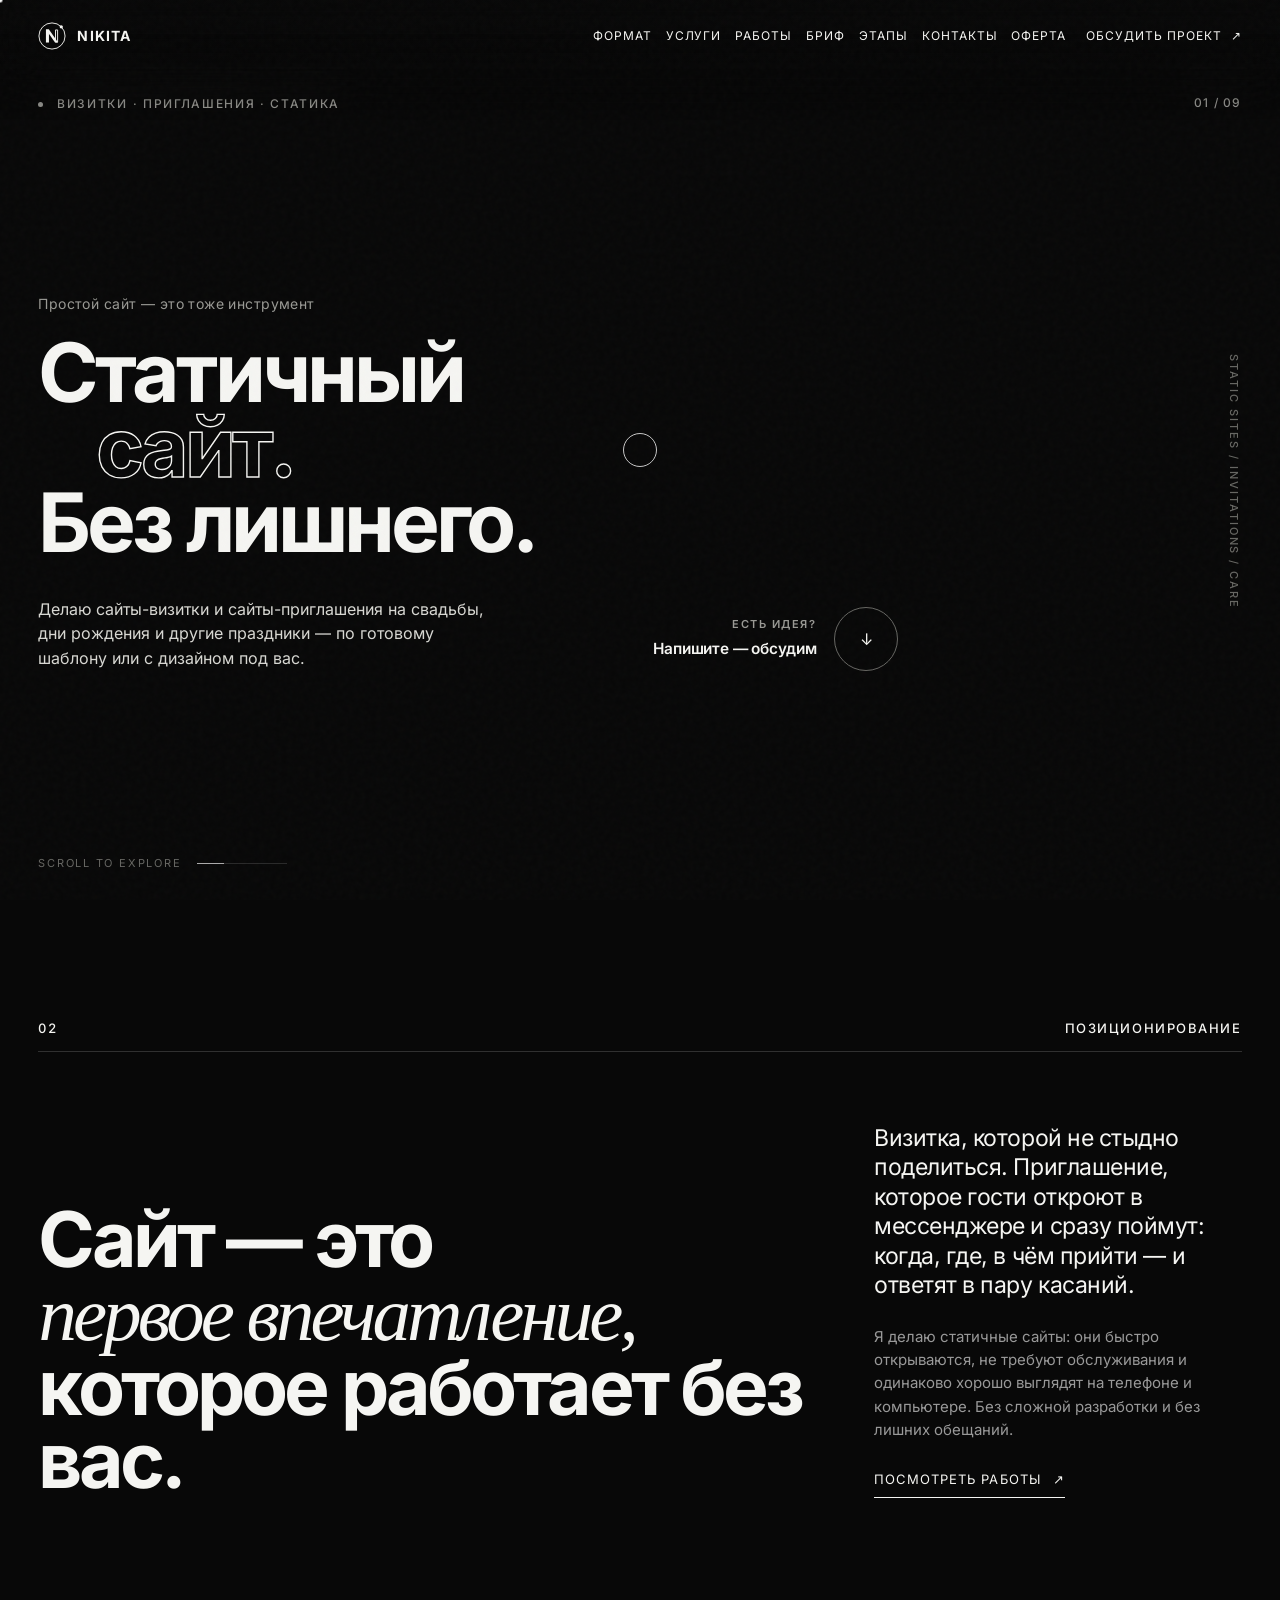
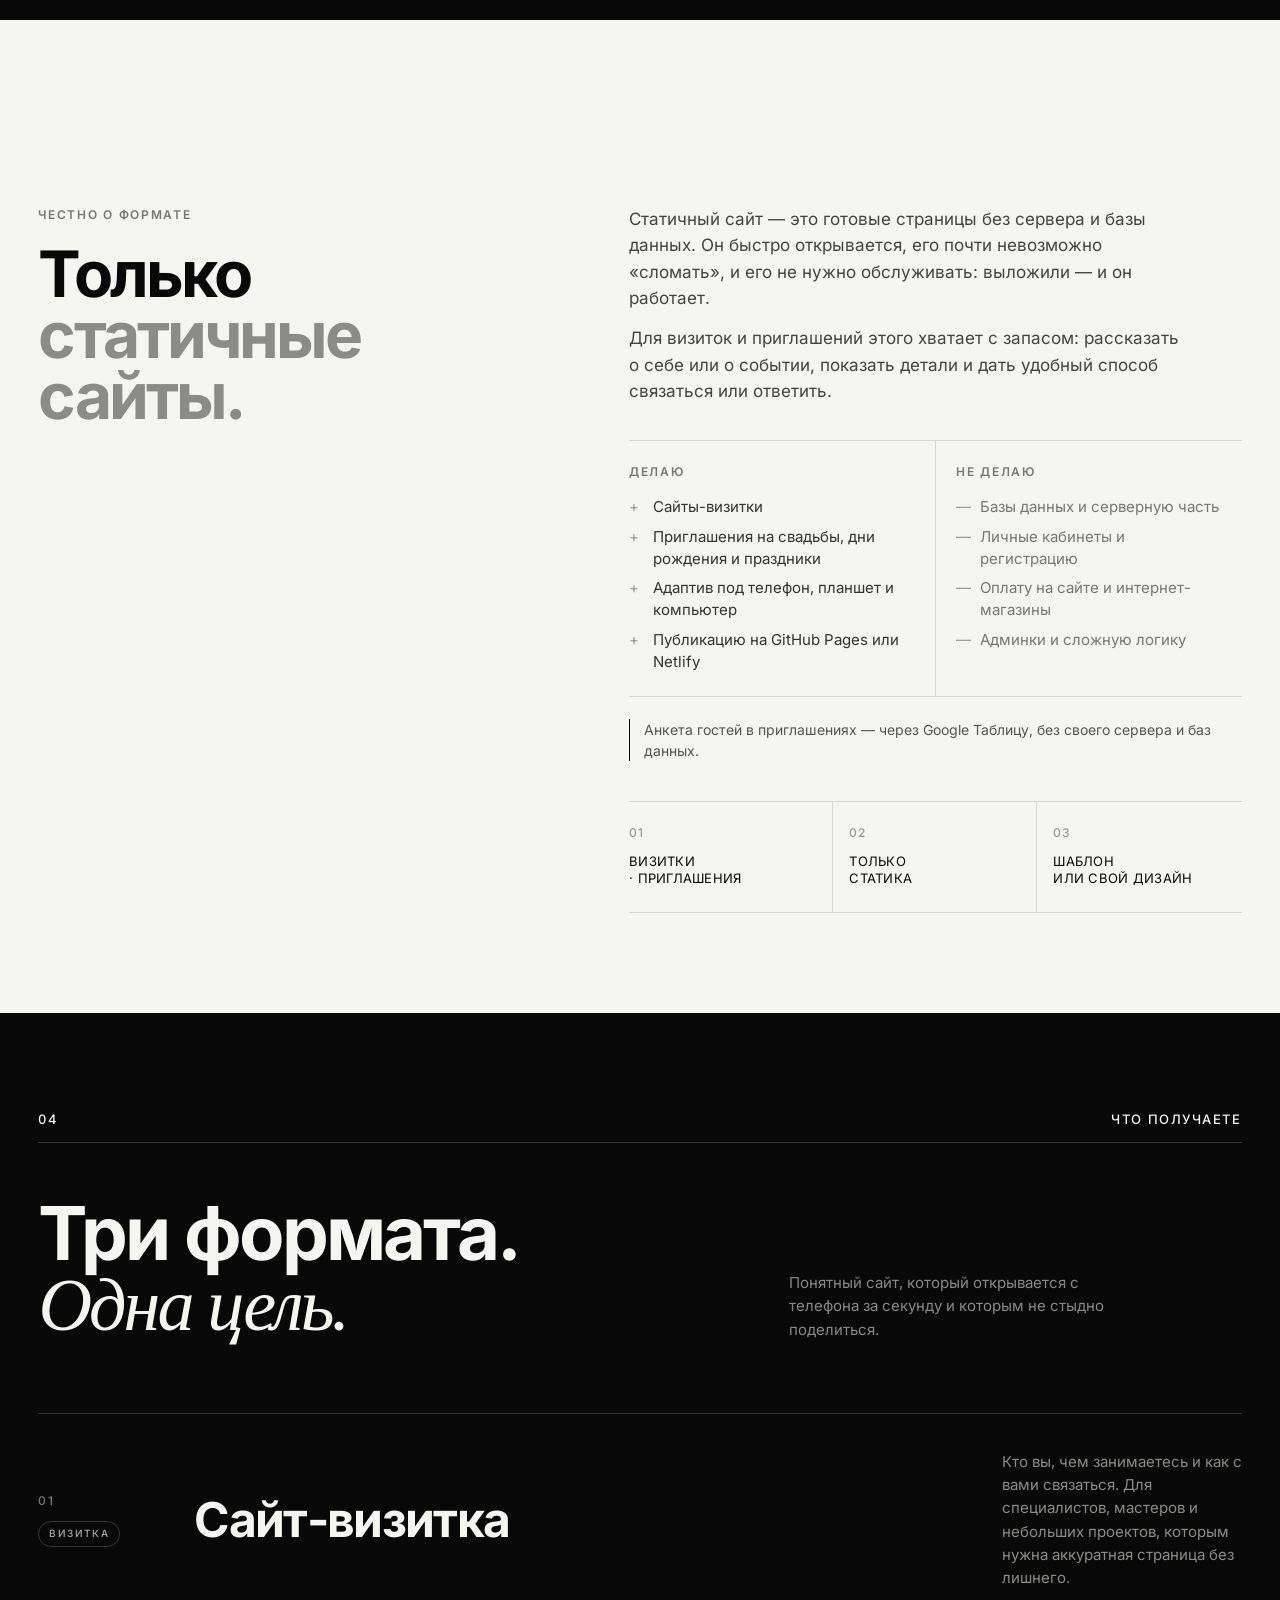
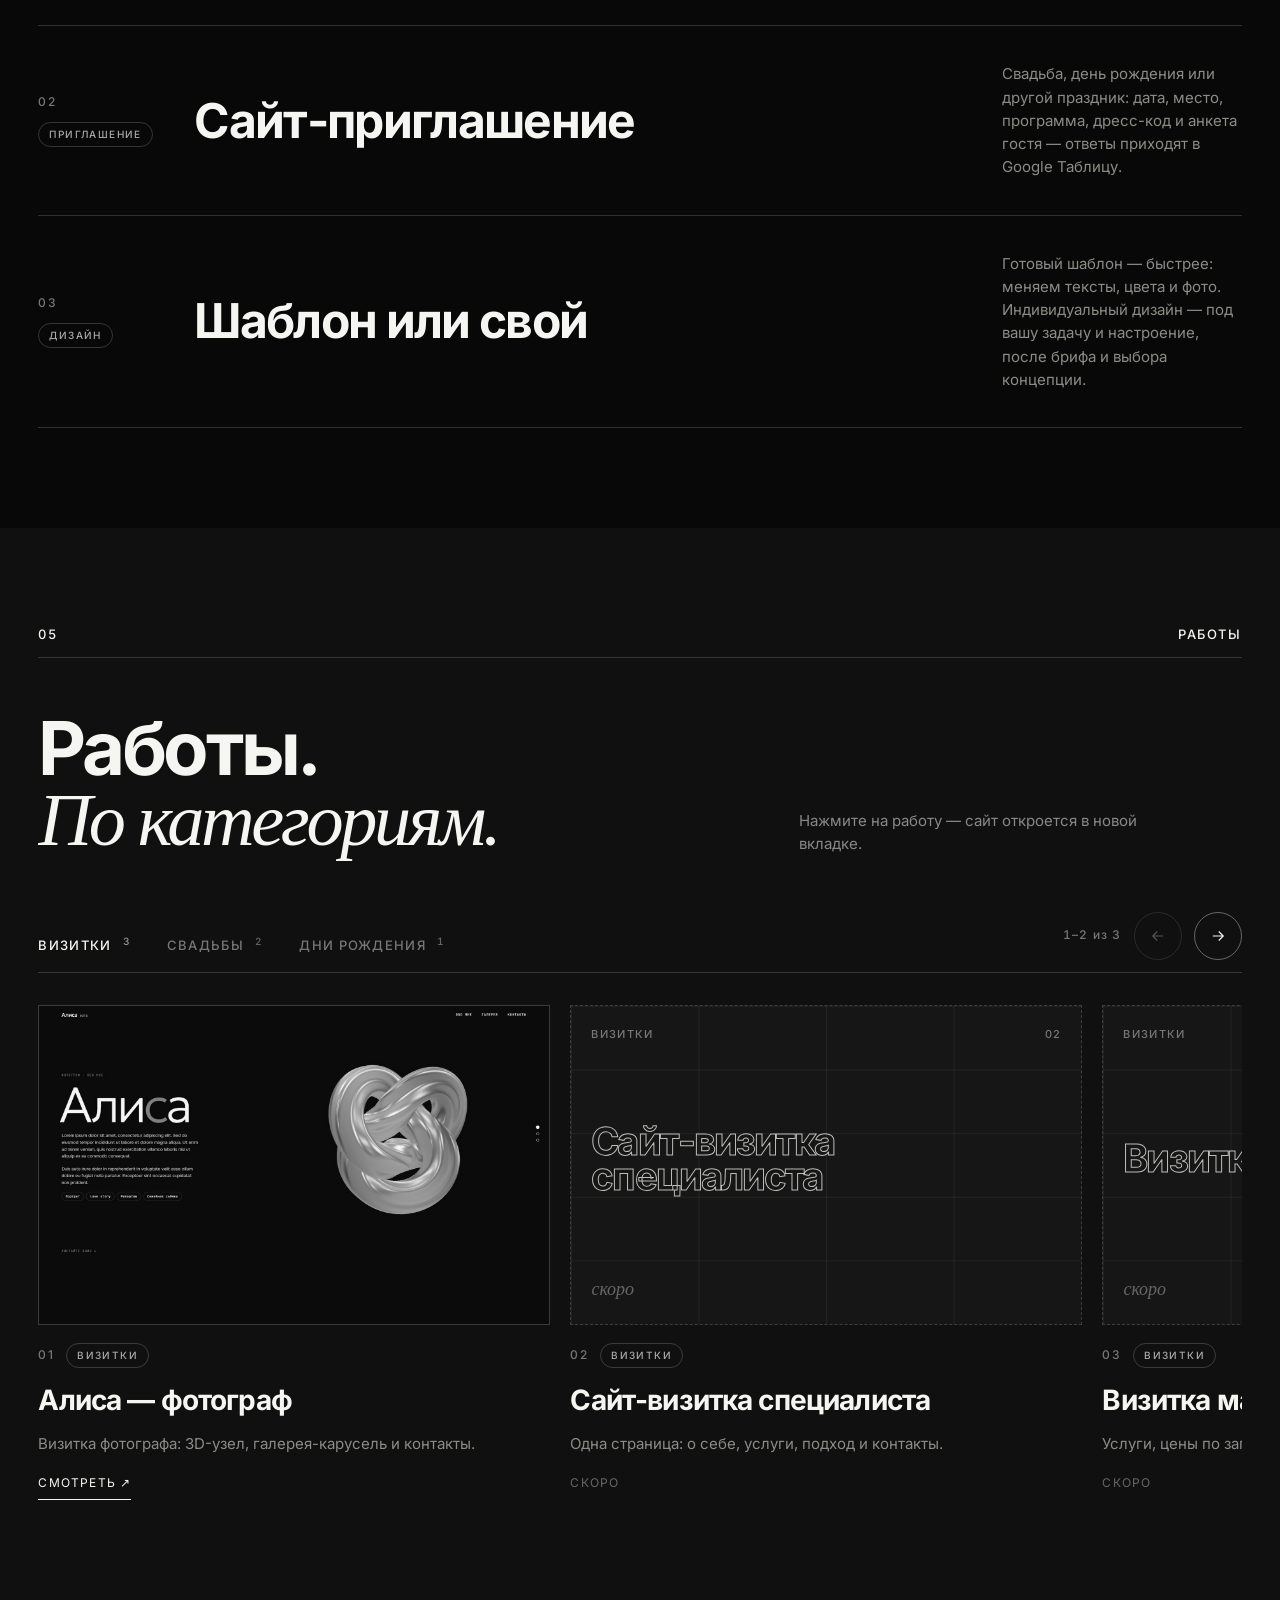
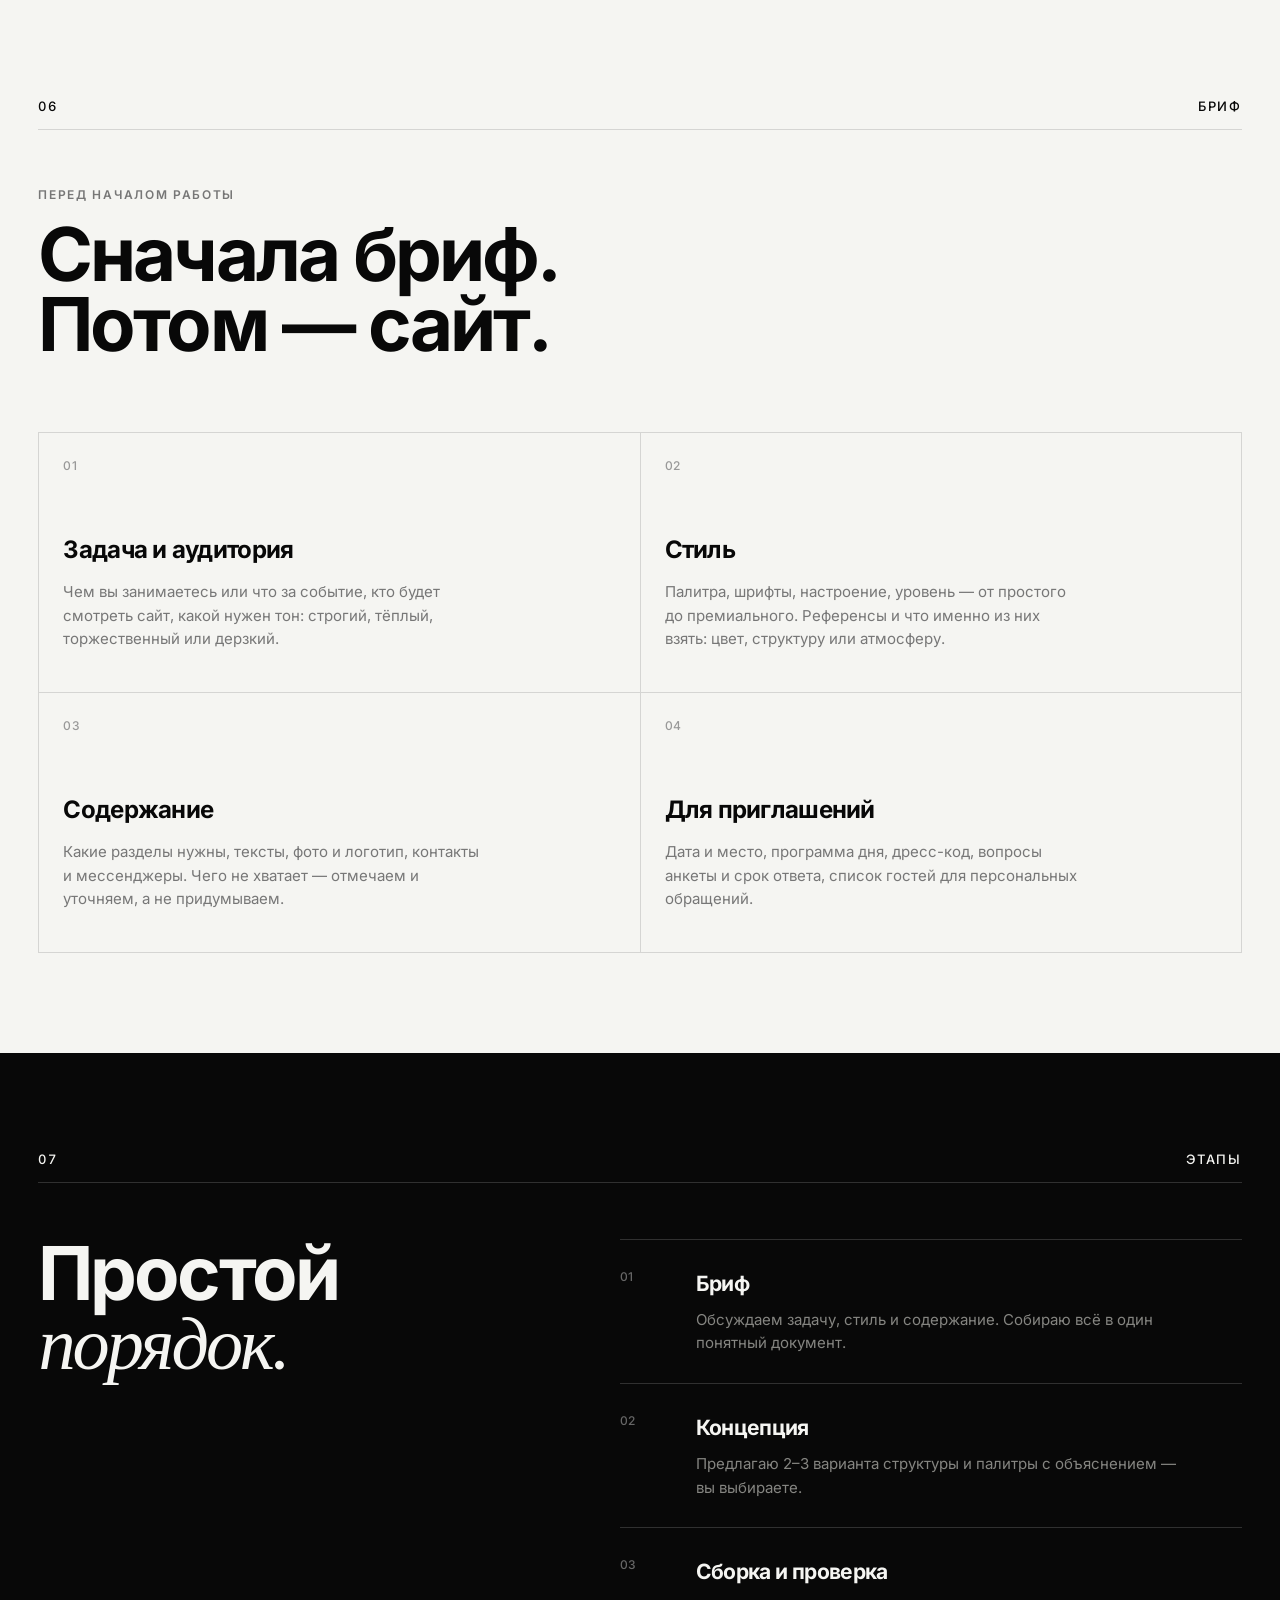
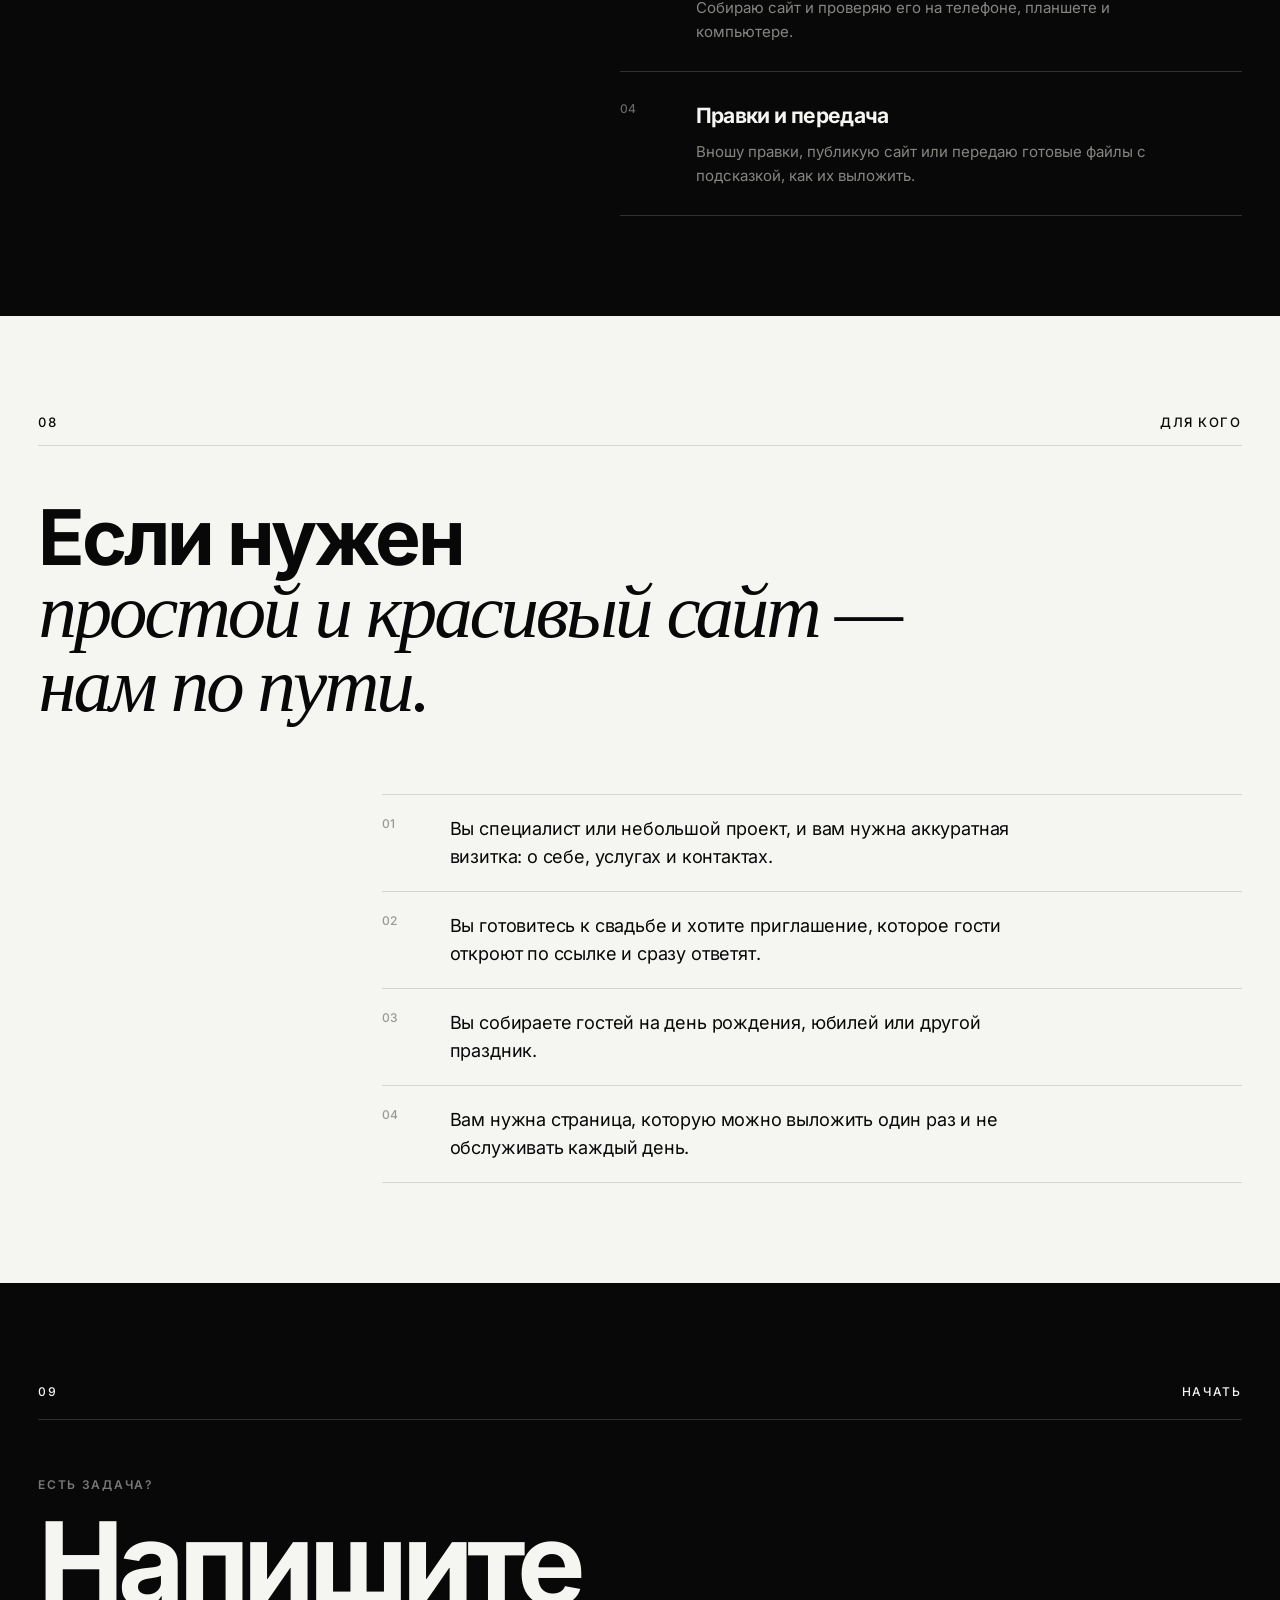
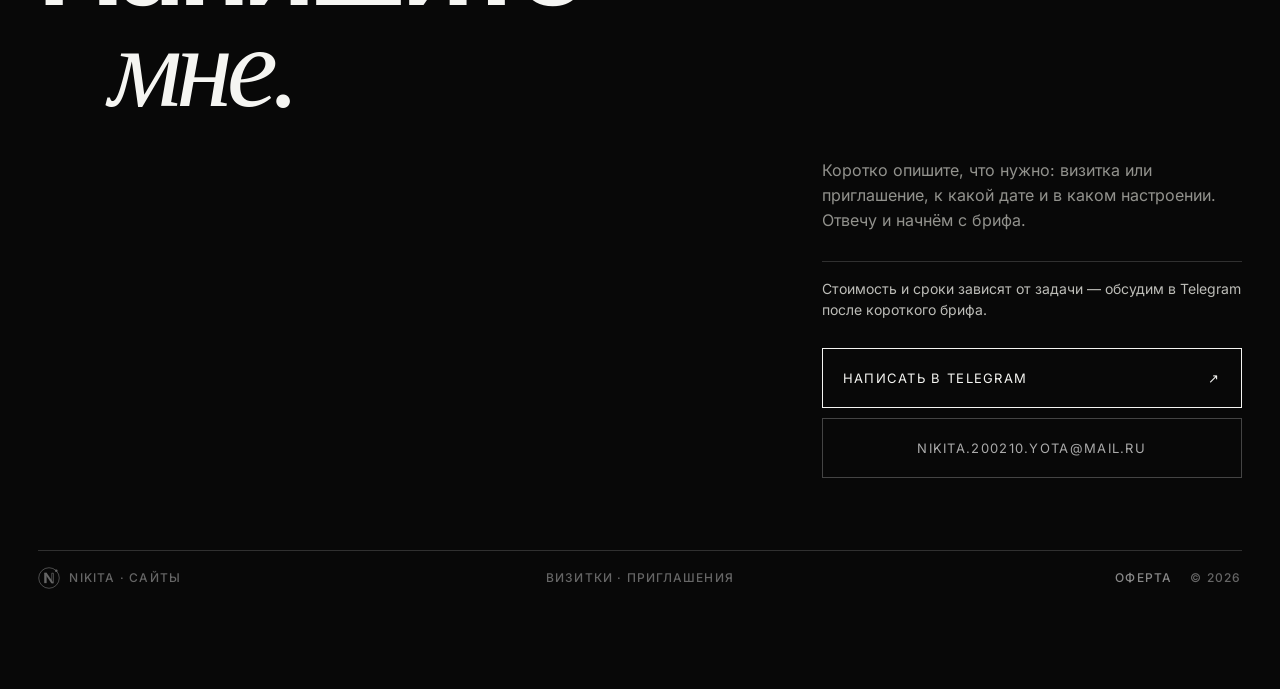
==== commit 6c2c6c36: "change tg and mail" ====
--- a/index.html
+++ b/index.html
@@ -433,12 +433,12 @@
 
         <!-- ЗАМЕНИ ССЫЛКИ НИЖЕ НА СВОИ КОНТАКТЫ -->
         <div class="contact-actions reveal reveal-delay-3">
-          <a class="big-button magnetic js-offer-gate" href="https://t.me/your_username" target="_blank" rel="noopener" data-channel="telegram">
+          <a class="big-button magnetic js-offer-gate" href="https://t.me/nikita_yota" target="_blank" rel="noopener" data-channel="telegram">
             <span>Написать в Telegram</span>
             <span>↗</span>
           </a>
-          <a class="outline-button js-offer-gate" href="mailto:your@email.com" data-channel="email">
-            your@email.com
+          <a class="outline-button js-offer-gate" href="mailto:nikita.200210.yota@mail.ru" data-channel="email">
+            nikita.200210.yota@mail.ru
           </a>
         </div>
       </div>
